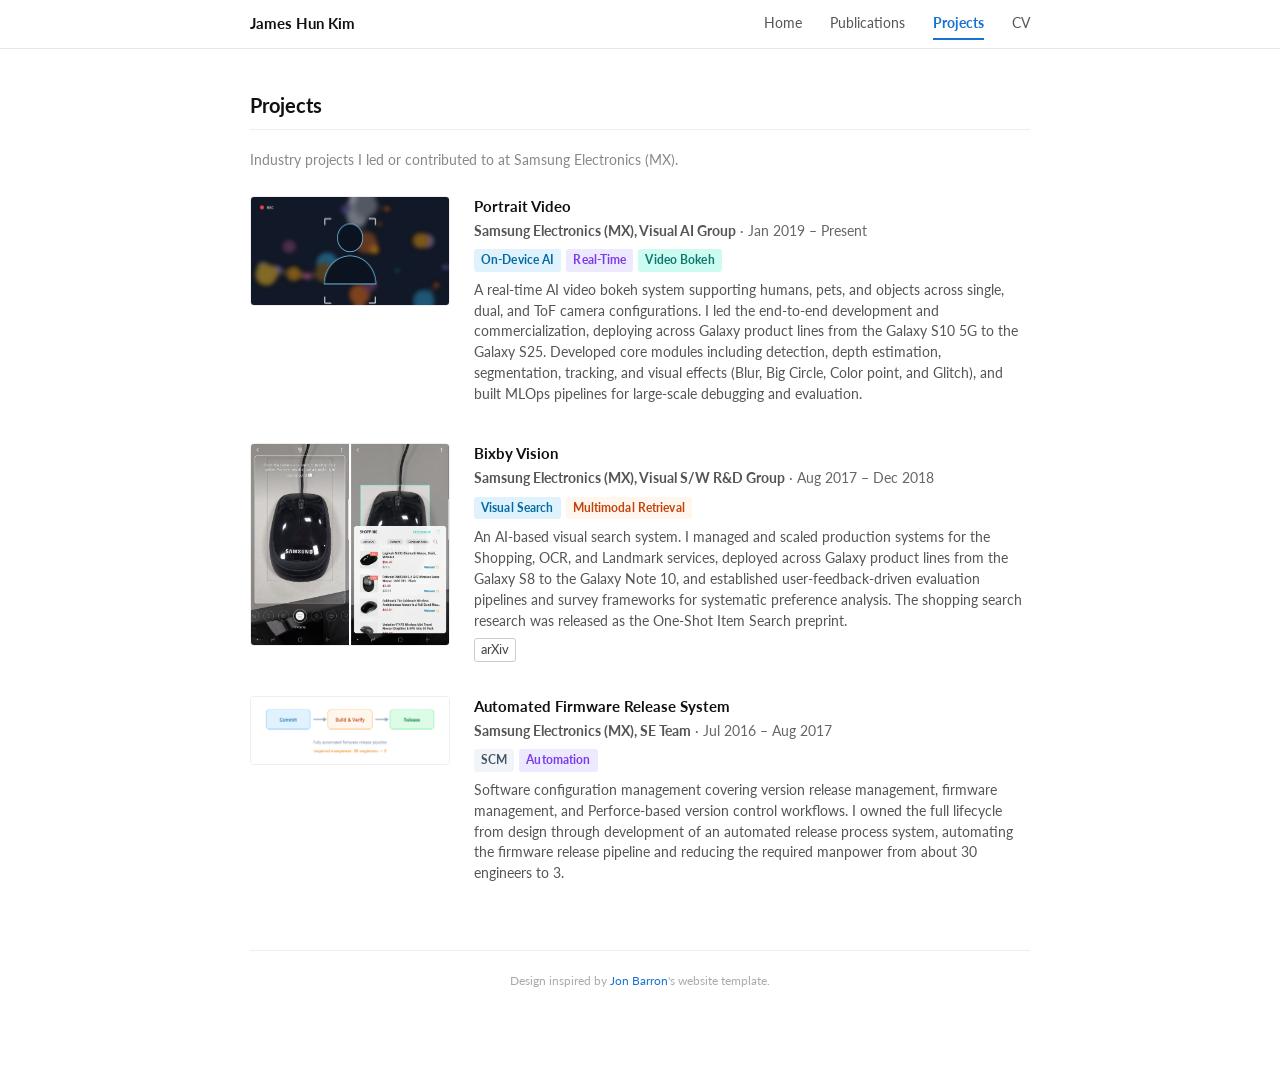
==== projects.html @ 418d67c1 "Add Publications and Projects pages Home keeps Selected Publications (2026 papers); full list moves " ====
<!DOCTYPE HTML>
<html lang="en">
<head>
  <meta http-equiv="Content-Type" content="text/html; charset=UTF-8">
  <title>Projects · James Hun Kim</title>
  <meta name="author" content="James Hun Kim">
  <meta name="viewport" content="width=device-width, initial-scale=1">
  <meta name="description" content="Industry projects of James Hun Kim (Junghun James Kim) at Samsung Electronics.">
  <link rel="stylesheet" type="text/css" href="stylesheet.css">
  <link href="https://fonts.googleapis.com/css2?family=Lato:wght@300;400;700&display=swap" rel="stylesheet">
</head>

<body>

<nav>
  <div class="nav-inner">
    <a href="/" class="nav-name">James Hun Kim</a>
    <a href="/">Home</a>
    <a href="/publications.html">Publications</a>
    <a href="/projects.html" class="active">Projects</a>
    <a href="files/CV_JamesHKim.pdf">CV</a>
  </div>
</nav>

<div id="main">

  <section>
    <h2>Projects</h2>
    <p style="font-size:13.5px;color:#888;margin-bottom:24px;">
      Industry projects I led or contributed to at Samsung Electronics (MX).
    </p>

    <div class="pub">
      <div class="pub-thumb">
        <img src="files/proj/portrait_video.png" alt="Portrait Video thumbnail">
      </div>
      <div class="pub-body">
        <p class="pub-title">Portrait Video</p>
        <p class="pub-venue">
          <span class="venue-name">Samsung Electronics (MX), Visual AI Group</span> · Jan 2019 – Present
        </p>
        <div class="pub-tags">
          <span class="tag tag-venue">On-Device AI</span>
          <span class="tag tag-opt">Real-Time</span>
          <span class="tag tag-dr">Video Bokeh</span>
        </div>
        <p class="pub-desc">
          A real-time AI video bokeh system supporting humans, pets, and objects across single, dual,
          and ToF camera configurations. I led the end-to-end development and commercialization,
          deploying across Galaxy product lines from the Galaxy S10 5G to the Galaxy S25.
          Developed core modules including detection, depth estimation, segmentation, tracking,
          and visual effects (Blur, Big Circle, Color point, and Glitch), and built MLOps pipelines
          for large-scale debugging and evaluation.
        </p>
      </div>
    </div>

    <div class="pub">
      <div class="pub-thumb">
        <img src="files/proj/bixby.png" alt="Bixby Vision shopping search screenshot">
      </div>
      <div class="pub-body">
        <p class="pub-title">Bixby Vision</p>
        <p class="pub-venue">
          <span class="venue-name">Samsung Electronics (MX), Visual S/W R&amp;D Group</span> · Aug 2017 – Dec 2018
        </p>
        <div class="pub-tags">
          <span class="tag tag-venue">Visual Search</span>
          <span class="tag tag-ci">Multimodal Retrieval</span>
        </div>
        <p class="pub-desc">
          An AI-based visual search system. I managed and scaled production systems for the Shopping,
          OCR, and Landmark services, deployed across Galaxy product lines from the Galaxy S8 to the
          Galaxy Note 10, and established user-feedback-driven evaluation pipelines and survey
          frameworks for systematic preference analysis. The shopping search research was released
          as the One-Shot Item Search preprint.
        </p>
        <div class="pub-links">
          <a href="https://arxiv.org/abs/1811.10969">arXiv</a>
        </div>
      </div>
    </div>

    <div class="pub">
      <div class="pub-thumb">
        <img src="files/proj/release.png" alt="Automated firmware release pipeline diagram">
      </div>
      <div class="pub-body">
        <p class="pub-title">Automated Firmware Release System</p>
        <p class="pub-venue">
          <span class="venue-name">Samsung Electronics (MX), SE Team</span> · Jul 2016 – Aug 2017
        </p>
        <div class="pub-tags">
          <span class="tag tag-journal">SCM</span>
          <span class="tag tag-opt">Automation</span>
        </div>
        <p class="pub-desc">
          Software configuration management covering version release management, firmware management,
          and Perforce-based version control workflows. I owned the full lifecycle from design through
          development of an automated release process system, automating the firmware release pipeline
          and reducing the required manpower from about 30 engineers to 3.
        </p>
      </div>
    </div>
  </section>

  <footer>
    Design inspired by <a href="https://jonbarron.info/">Jon Barron</a>'s website template.
  </footer>

</div>

</body>
</html>
---- stylesheet.css ----
* {
  margin: 0;
  padding: 0;
  box-sizing: border-box;
}

body {
  font-family: 'Lato', Verdana, Helvetica, sans-serif;
  font-size: 15px;
  background: #fff;
  color: #333;
  line-height: 1.6;
}

a {
  color: #1772d0;
  text-decoration: none;
}

a:hover, a:focus {
  color: #f09228;
  text-decoration: underline;
}

/* ---- Navigation ---- */
nav {
  background: #fff;
  border-bottom: 1px solid #e5e7eb;
  position: sticky;
  top: 0;
  z-index: 100;
}

.nav-inner {
  max-width: 820px;
  margin: 0 auto;
  padding: 0 20px;
  height: 48px;
  display: flex;
  align-items: center;
  gap: 28px;
}

.nav-name {
  font-weight: 700;
  color: #111;
  font-size: 15px;
  flex: 1;
  text-decoration: none;
}

.nav-name:hover { color: #1772d0; text-decoration: none; }

nav a {
  color: #555;
  font-size: 14px;
  text-decoration: none;
  padding: 4px 0;
  border-bottom: 2px solid transparent;
}

nav a:hover { color: #1772d0; text-decoration: none; border-bottom-color: #1772d0; }
nav a.active { color: #1772d0; font-weight: 700; border-bottom-color: #1772d0; }

/* ---- Main ---- */
#main {
  max-width: 820px;
  margin: 0 auto;
  padding: 40px 20px 80px;
}

/* ---- Profile ---- */
#profile {
  display: flex;
  align-items: flex-start;
  gap: 40px;
  margin-bottom: 48px;
}

#profile-text {
  flex: 1;
}

.name {
  font-size: 30px;
  font-weight: 400;
  margin-bottom: 16px;
  color: #111;
}

#profile-text p {
  margin-bottom: 12px;
}

#profile-links {
  margin-top: 16px;
  font-size: 14.5px;
}

#profile-links a {
  margin-right: 4px;
}

#profile-photo {
  flex-shrink: 0;
  width: 180px;
}

#profile-photo img {
  width: 180px;
  height: 180px;
  border-radius: 50%;
  object-fit: cover;
  object-position: top center;
  display: block;
}

/* ---- Sections ---- */
section {
  margin-bottom: 48px;
}

section h2 {
  font-size: 20px;
  font-weight: 700;
  color: #111;
  border-bottom: 1px solid #eee;
  padding-bottom: 8px;
  margin-bottom: 20px;
}

/* ---- News ---- */
#news-list {
  list-style: none;
  padding: 0;
}

#news-list li {
  display: flex;
  gap: 16px;
  margin-bottom: 10px;
  font-size: 14.5px;
}

.news-date {
  flex-shrink: 0;
  width: 90px;
  color: #888;
  font-weight: 600;
  font-size: 13px;
  padding-top: 1px;
}

#news-extra { display: none; }

#show-more-btn {
  background: none;
  border: none;
  color: #1772d0;
  cursor: pointer;
  font-size: 13.5px;
  padding: 6px 0;
  margin-top: 4px;
}

#show-more-btn:hover { color: #f09228; }

/* ---- Publications ---- */
.pub {
  display: flex;
  gap: 24px;
  margin-bottom: 32px;
  align-items: flex-start;
}

.pub-thumb {
  flex-shrink: 0;
  width: 200px;
}

.pub-thumb img {
  width: 100%;
  height: auto;
  display: block;
  border-radius: 4px;
  border: 1px solid #eee;
}

.pub-thumb .no-thumb {
  width: 200px;
  height: 110px;
  background: #f5f5f5;
  border-radius: 4px;
  border: 1px solid #eee;
  display: flex;
  align-items: center;
  justify-content: center;
  font-size: 11px;
  color: #bbb;
}

.pub-body { flex: 1; }

.pub-title {
  font-size: 15px;
  font-weight: 700;
  color: #111;
  margin-bottom: 4px;
  line-height: 1.4;
}

.pub-title a { color: #111; }
.pub-title a:hover { color: #1772d0; text-decoration: none; }

.pub-authors {
  font-size: 14px;
  margin-bottom: 3px;
  color: #555;
}

.pub-authors strong { color: #111; }

.pub-venue {
  font-size: 13.5px;
  color: #666;
  margin-bottom: 7px;
}

.pub-venue .venue-name {
  font-weight: 700;
  color: #555;
}

.pub-desc {
  font-size: 13.5px;
  color: #555;
  line-height: 1.55;
  margin-bottom: 6px;
}

.pub-links { font-size: 13px; }

.pub-links a {
  display: inline-block;
  margin-right: 6px;
  margin-bottom: 2px;
  padding: 1px 6px;
  border: 1px solid #ccc;
  border-radius: 3px;
  color: #444;
  font-size: 12.5px;
}

.pub-links a:hover {
  background: #f09228;
  border-color: #f09228;
  color: #fff;
  text-decoration: none;
}

.pub-year-heading {
  font-size: 17px;
  font-weight: 700;
  color: #888;
  margin-bottom: 20px;
  margin-top: 8px;
}

/* ---- Tags ---- */
.pub-tags {
  display: flex;
  flex-wrap: wrap;
  gap: 5px;
  margin-bottom: 8px;
  margin-top: 6px;
}

.tag {
  display: inline-block;
  padding: 2px 7px;
  border-radius: 3px;
  font-size: 11.5px;
  font-weight: 700;
  letter-spacing: 0.01em;
  line-height: 1.6;
}

/* Venue */
.tag-venue     { background: #e0f2fe; color: #0369a1; }

/* Highlight / award */
.tag-highlight { background: #fef9c3; color: #a16207; }

/* Author role */
.tag-author    { background: #dcfce7; color: #15803d; }

/* Journal / preprint */
.tag-journal   { background: #f1f5f9; color: #475569; }

/* Research area */
.tag-genmodel  { background: #fce7f3; color: #be185d; }   /* Generative / VLM  - rose   */
.tag-ci        { background: #fff7ed; color: #c2410c; }   /* Retrieval / CI    - orange */
.tag-dr        { background: #ccfbf1; color: #0f766e; }   /* Diff. Rendering   - teal   */
.tag-opt       { background: #ede9fe; color: #7c3aed; }   /* Optimization      - violet */

/* ---- Item lists (experience / patents / education) ---- */
.item-list {
  list-style: none;
  padding: 0;
}

.item-list li {
  margin-bottom: 20px;
  padding-bottom: 20px;
  border-bottom: 1px solid #f0f0f0;
}

.item-list li:last-child { border-bottom: none; }

.item-title {
  font-size: 14.5px;
  font-weight: 700;
  color: #111;
  margin-bottom: 2px;
  line-height: 1.4;
}

.item-meta {
  font-size: 13.5px;
  color: #555;
  margin-bottom: 2px;
}

.item-venue {
  font-size: 13px;
  color: #777;
}

/* ---- Footer ---- */
footer {
  text-align: center;
  font-size: 12px;
  color: #aaa;
  margin-top: 60px;
  border-top: 1px solid #eee;
  padding-top: 20px;
}

/* ---- Responsive ---- */
@media (max-width: 600px) {
  .nav-inner { gap: 16px; }
  .nav-name { font-size: 13px; }
  nav a { font-size: 13px; }

  #profile {
    flex-direction: column-reverse;
    align-items: center;
  }
  #profile-photo img {
    width: 140px;
    height: 140px;
  }
  .pub {
    flex-direction: column;
  }
  .pub-thumb { width: 100%; }
  .pub-thumb img { width: 100%; height: auto; }
  .pub-thumb .no-thumb { width: 100%; height: 120px; }
}
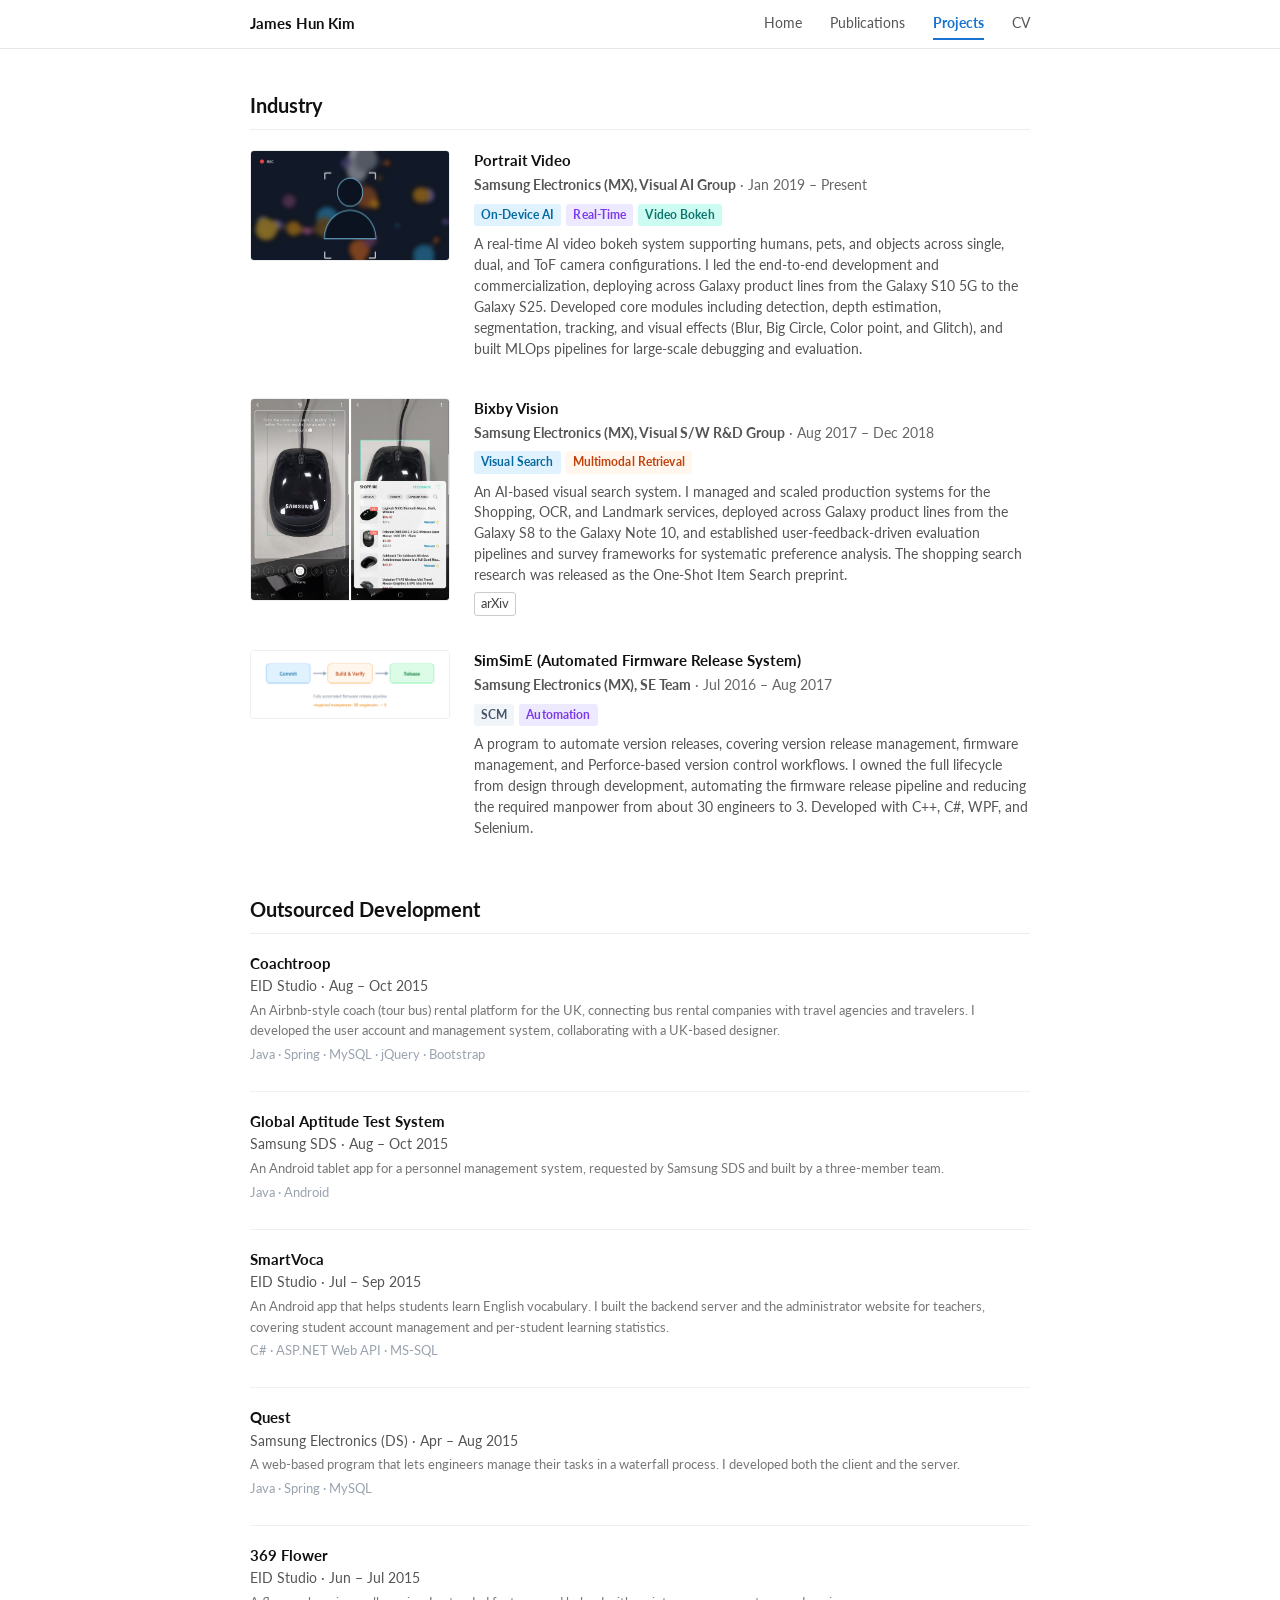
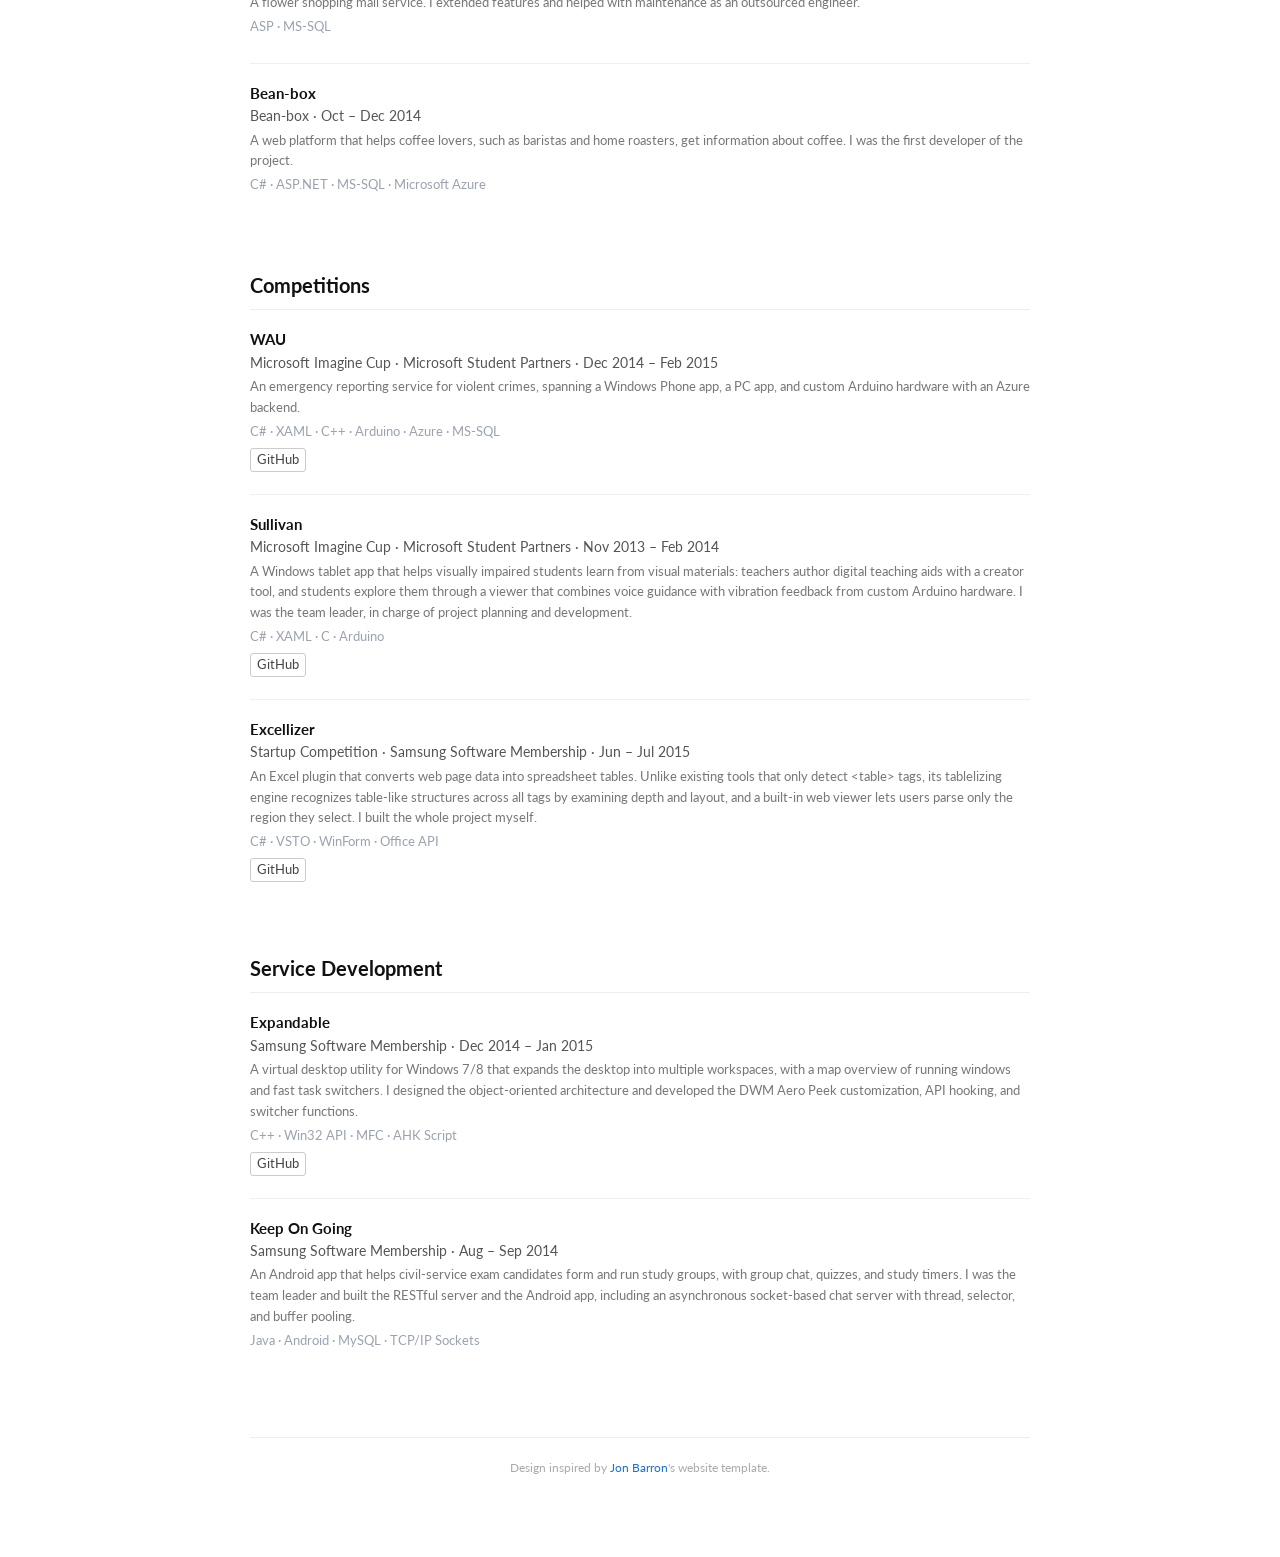
==== commit 77baa77c: "Expand Projects page: LinkedIn projects, categories, Portrait Video clip Rename firmware release pro" ====
--- a/projects.html
+++ b/projects.html
@@ -5,7 +5,7 @@
   <title>Projects · James Hun Kim</title>
   <meta name="author" content="James Hun Kim">
   <meta name="viewport" content="width=device-width, initial-scale=1">
-  <meta name="description" content="Industry projects of James Hun Kim (Junghun James Kim) at Samsung Electronics.">
+  <meta name="description" content="Industry, outsourced, competition, and service development projects of James Hun Kim (Junghun James Kim).">
   <link rel="stylesheet" type="text/css" href="stylesheet.css">
   <link href="https://fonts.googleapis.com/css2?family=Lato:wght@300;400;700&display=swap" rel="stylesheet">
 </head>
@@ -24,15 +24,13 @@
 
 <div id="main">
 
-  <section>
-    <h2>Projects</h2>
-    <p style="font-size:13.5px;color:#888;margin-bottom:24px;">
-      Industry projects I led or contributed to at Samsung Electronics (MX).
-    </p>
+  <!-- Industry -->
+  <section>
+    <h2>Industry</h2>
 
     <div class="pub">
       <div class="pub-thumb">
-        <img src="files/proj/portrait_video.png" alt="Portrait Video thumbnail">
+        <video src="files/proj/portraitvideo.mp4" poster="files/proj/portrait_video.png" autoplay muted loop playsinline></video>
       </div>
       <div class="pub-body">
         <p class="pub-title">Portrait Video</p>
@@ -83,10 +81,10 @@
 
     <div class="pub">
       <div class="pub-thumb">
-        <img src="files/proj/release.png" alt="Automated firmware release pipeline diagram">
+        <img src="files/proj/release.png" alt="SimSimE automated firmware release pipeline diagram">
       </div>
       <div class="pub-body">
-        <p class="pub-title">Automated Firmware Release System</p>
+        <p class="pub-title">SimSimE (Automated Firmware Release System)</p>
         <p class="pub-venue">
           <span class="venue-name">Samsung Electronics (MX), SE Team</span> · Jul 2016 – Aug 2017
         </p>
@@ -95,13 +93,155 @@
           <span class="tag tag-opt">Automation</span>
         </div>
         <p class="pub-desc">
-          Software configuration management covering version release management, firmware management,
-          and Perforce-based version control workflows. I owned the full lifecycle from design through
-          development of an automated release process system, automating the firmware release pipeline
-          and reducing the required manpower from about 30 engineers to 3.
+          A program to automate version releases, covering version release management, firmware
+          management, and Perforce-based version control workflows. I owned the full lifecycle from
+          design through development, automating the firmware release pipeline and reducing the
+          required manpower from about 30 engineers to 3. Developed with C++, C#, WPF, and Selenium.
         </p>
       </div>
     </div>
+  </section>
+
+  <!-- Outsourced Development -->
+  <section>
+    <h2>Outsourced Development</h2>
+    <ul class="item-list">
+      <li>
+        <p class="item-title">Coachtroop</p>
+        <p class="item-meta">EID Studio · Aug – Oct 2015</p>
+        <p class="item-venue">
+          An Airbnb-style coach (tour bus) rental platform for the UK, connecting bus rental companies
+          with travel agencies and travelers. I developed the user account and management system,
+          collaborating with a UK-based designer.
+        </p>
+        <p class="item-stack">Java · Spring · MySQL · jQuery · Bootstrap</p>
+      </li>
+      <li>
+        <p class="item-title">Global Aptitude Test System</p>
+        <p class="item-meta">Samsung SDS · Aug – Oct 2015</p>
+        <p class="item-venue">
+          An Android tablet app for a personnel management system, requested by Samsung SDS and
+          built by a three-member team.
+        </p>
+        <p class="item-stack">Java · Android</p>
+      </li>
+      <li>
+        <p class="item-title">SmartVoca</p>
+        <p class="item-meta">EID Studio · Jul – Sep 2015</p>
+        <p class="item-venue">
+          An Android app that helps students learn English vocabulary. I built the backend server and
+          the administrator website for teachers, covering student account management and per-student
+          learning statistics.
+        </p>
+        <p class="item-stack">C# · ASP.NET Web API · MS-SQL</p>
+      </li>
+      <li>
+        <p class="item-title">Quest</p>
+        <p class="item-meta">Samsung Electronics (DS) · Apr – Aug 2015</p>
+        <p class="item-venue">
+          A web-based program that lets engineers manage their tasks in a waterfall process.
+          I developed both the client and the server.
+        </p>
+        <p class="item-stack">Java · Spring · MySQL</p>
+      </li>
+      <li>
+        <p class="item-title">369 Flower</p>
+        <p class="item-meta">EID Studio · Jun – Jul 2015</p>
+        <p class="item-venue">
+          A flower shopping mall service. I extended features and helped with maintenance as an
+          outsourced engineer.
+        </p>
+        <p class="item-stack">ASP · MS-SQL</p>
+      </li>
+      <li>
+        <p class="item-title">Bean-box</p>
+        <p class="item-meta">Bean-box · Oct – Dec 2014</p>
+        <p class="item-venue">
+          A web platform that helps coffee lovers, such as baristas and home roasters, get information
+          about coffee. I was the first developer of the project.
+        </p>
+        <p class="item-stack">C# · ASP.NET · MS-SQL · Microsoft Azure</p>
+      </li>
+    </ul>
+  </section>
+
+  <!-- Competitions -->
+  <section>
+    <h2>Competitions</h2>
+    <ul class="item-list">
+      <li>
+        <p class="item-title">WAU</p>
+        <p class="item-meta">Microsoft Imagine Cup · Microsoft Student Partners · Dec 2014 – Feb 2015</p>
+        <p class="item-venue">
+          An emergency reporting service for violent crimes, spanning a Windows Phone app, a PC app,
+          and custom Arduino hardware with an Azure backend.
+        </p>
+        <p class="item-stack">C# · XAML · C++ · Arduino · Azure · MS-SQL</p>
+        <div class="pub-links">
+          <a href="https://github.com/jongheean11/WAU">GitHub</a>
+        </div>
+      </li>
+      <li>
+        <p class="item-title">Sullivan</p>
+        <p class="item-meta">Microsoft Imagine Cup · Microsoft Student Partners · Nov 2013 – Feb 2014</p>
+        <p class="item-venue">
+          A Windows tablet app that helps visually impaired students learn from visual materials:
+          teachers author digital teaching aids with a creator tool, and students explore them through
+          a viewer that combines voice guidance with vibration feedback from custom Arduino hardware.
+          I was the team leader, in charge of project planning and development.
+        </p>
+        <p class="item-stack">C# · XAML · C · Arduino</p>
+        <div class="pub-links">
+          <a href="https://github.com/jongheean11/Sullivan">GitHub</a>
+        </div>
+      </li>
+      <li>
+        <p class="item-title">Excellizer</p>
+        <p class="item-meta">Startup Competition · Samsung Software Membership · Jun – Jul 2015</p>
+        <p class="item-venue">
+          An Excel plugin that converts web page data into spreadsheet tables. Unlike existing tools
+          that only detect &lt;table&gt; tags, its tablelizing engine recognizes table-like structures
+          across all tags by examining depth and layout, and a built-in web viewer lets users parse
+          only the region they select. I built the whole project myself.
+        </p>
+        <p class="item-stack">C# · VSTO · WinForm · Office API</p>
+        <div class="pub-links">
+          <a href="https://github.com/jongheean11/Excellizer">GitHub</a>
+        </div>
+      </li>
+    </ul>
+  </section>
+
+  <!-- Service Development -->
+  <section>
+    <h2>Service Development</h2>
+    <ul class="item-list">
+      <li>
+        <p class="item-title">Expandable</p>
+        <p class="item-meta">Samsung Software Membership · Dec 2014 – Jan 2015</p>
+        <p class="item-venue">
+          A virtual desktop utility for Windows 7/8 that expands the desktop into multiple workspaces,
+          with a map overview of running windows and fast task switchers. I designed the
+          object-oriented architecture and developed the DWM Aero Peek customization, API hooking,
+          and switcher functions.
+        </p>
+        <p class="item-stack">C++ · Win32 API · MFC · AHK Script</p>
+        <div class="pub-links">
+          <a href="https://github.com/jongheean11/Expandable">GitHub</a>
+        </div>
+      </li>
+      <li>
+        <p class="item-title">Keep On Going</p>
+        <p class="item-meta">Samsung Software Membership · Aug – Sep 2014</p>
+        <p class="item-venue">
+          An Android app that helps civil-service exam candidates form and run study groups, with
+          group chat, quizzes, and study timers. I was the team leader and built the RESTful server
+          and the Android app, including an asynchronous socket-based chat server with thread,
+          selector, and buffer pooling.
+        </p>
+        <p class="item-stack">Java · Android · MySQL · TCP/IP Sockets</p>
+      </li>
+    </ul>
   </section>
 
   <footer>
--- a/stylesheet.css
+++ b/stylesheet.css
@@ -178,7 +178,8 @@
   width: 200px;
 }
 
-.pub-thumb img {
+.pub-thumb img,
+.pub-thumb video {
   width: 100%;
   height: auto;
   display: block;
@@ -334,6 +335,13 @@
 .item-venue {
   font-size: 13px;
   color: #777;
+}
+
+.item-stack {
+  font-size: 12.5px;
+  color: #9aa3af;
+  margin-top: 4px;
+  margin-bottom: 6px;
 }
 
 /* ---- Footer ---- */
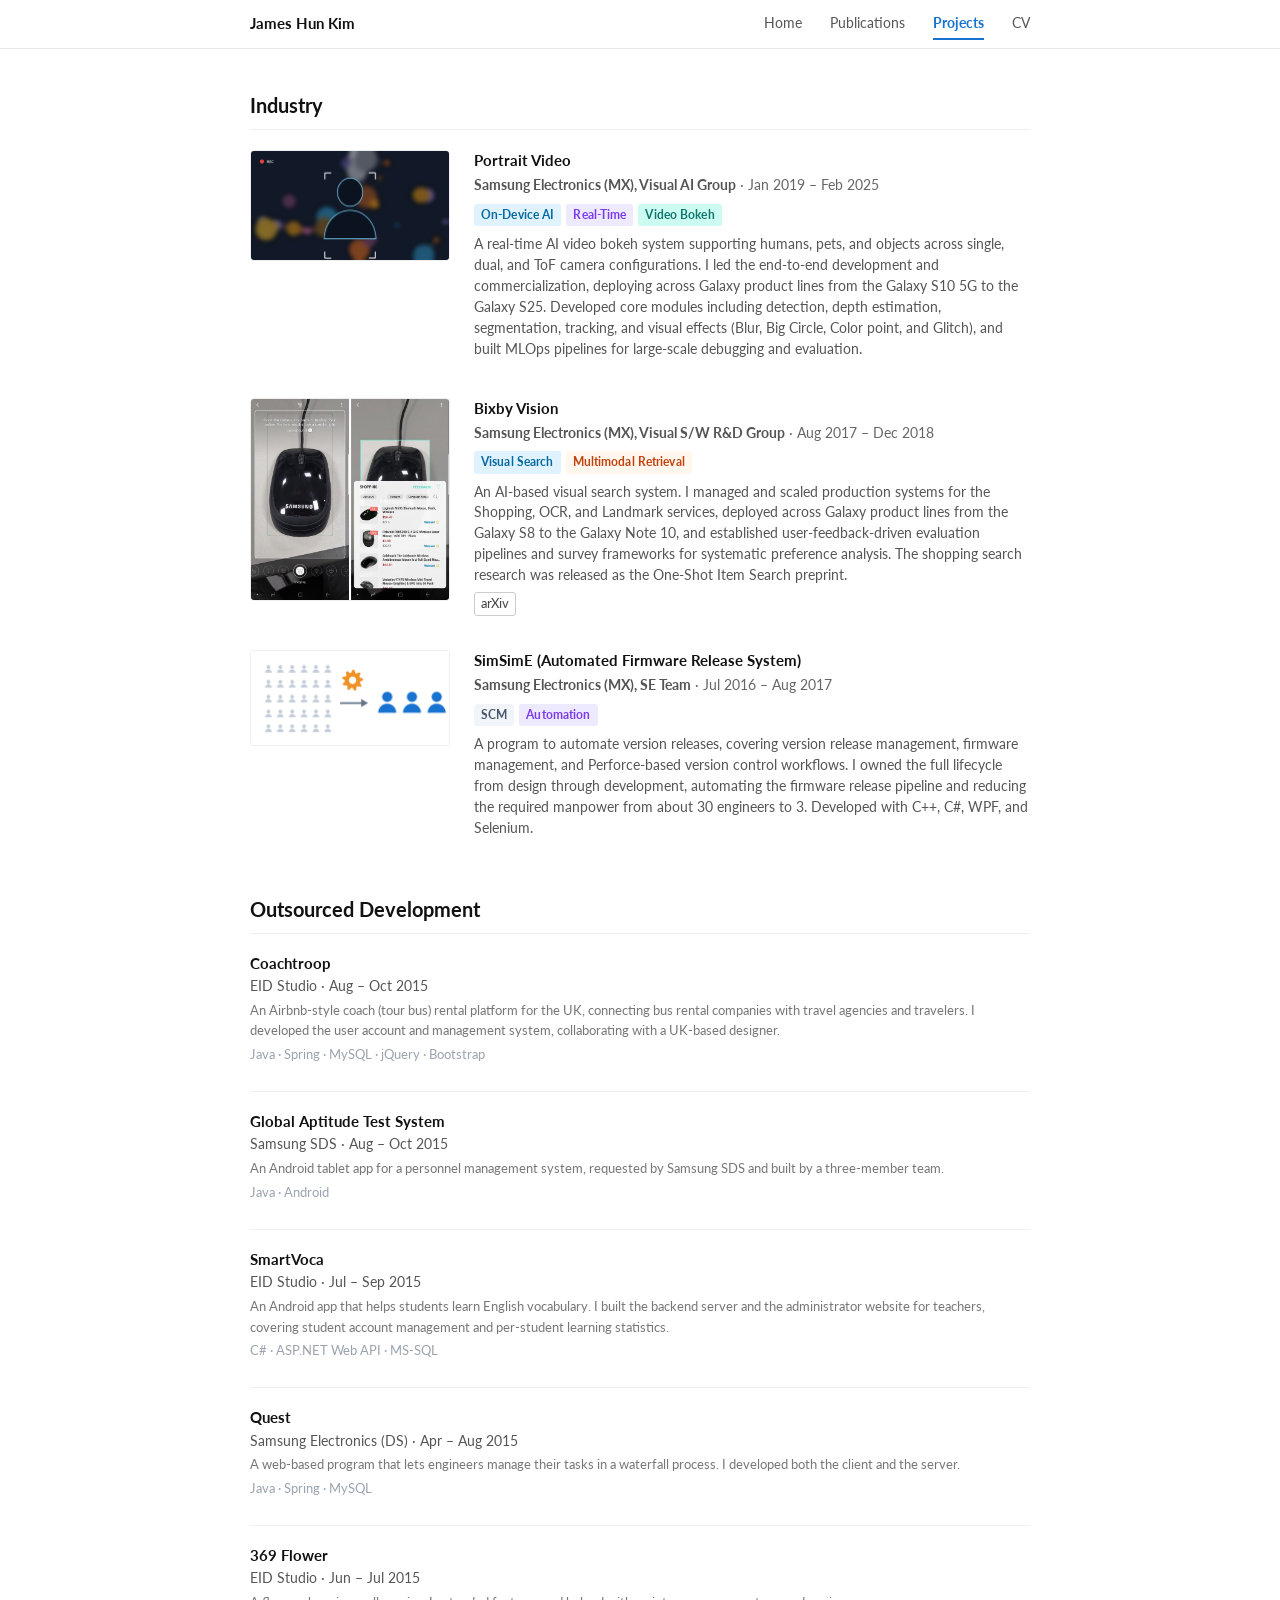
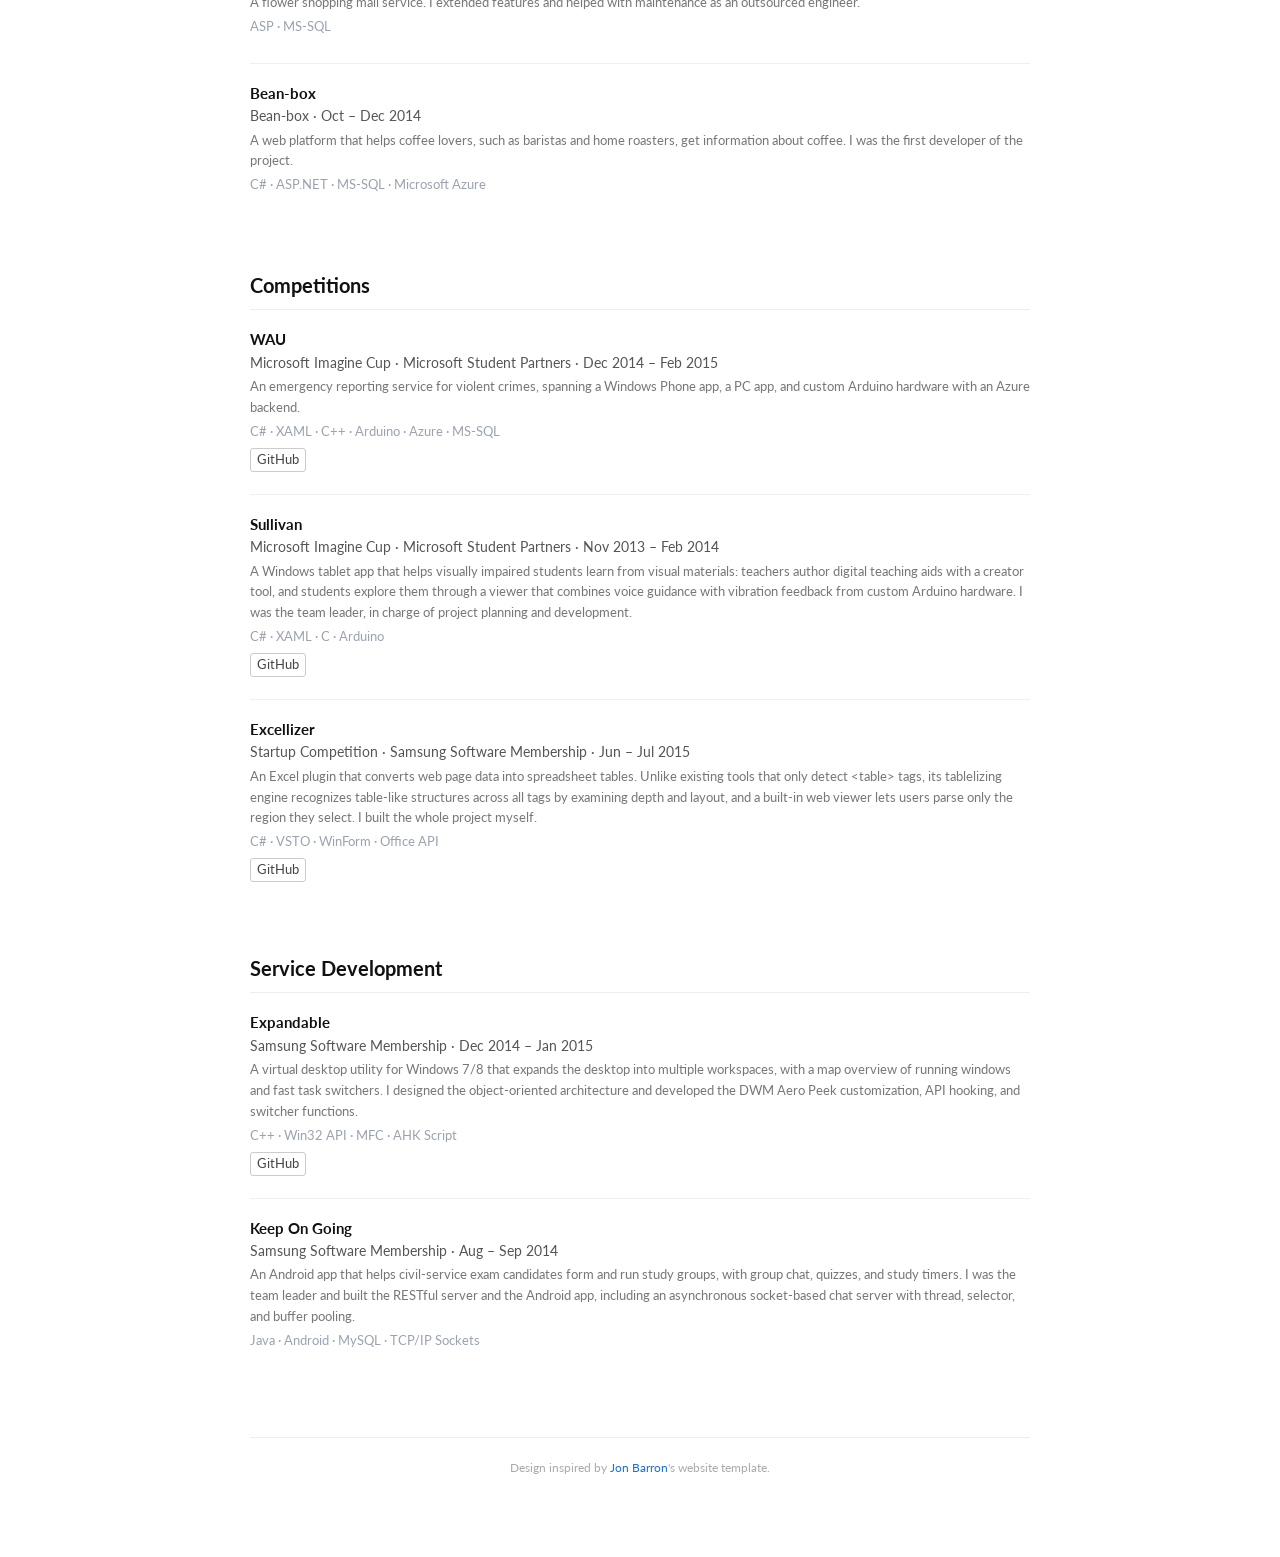
==== commit 191111e4: "Redesign SimSimE thumbnail for small size; Portrait Video ends Feb 2025 Co-Authored-By: Claude Fable" ====
--- a/projects.html
+++ b/projects.html
@@ -35,7 +35,7 @@
       <div class="pub-body">
         <p class="pub-title">Portrait Video</p>
         <p class="pub-venue">
-          <span class="venue-name">Samsung Electronics (MX), Visual AI Group</span> · Jan 2019 – Present
+          <span class="venue-name">Samsung Electronics (MX), Visual AI Group</span> · Jan 2019 – Feb 2025
         </p>
         <div class="pub-tags">
           <span class="tag tag-venue">On-Device AI</span>
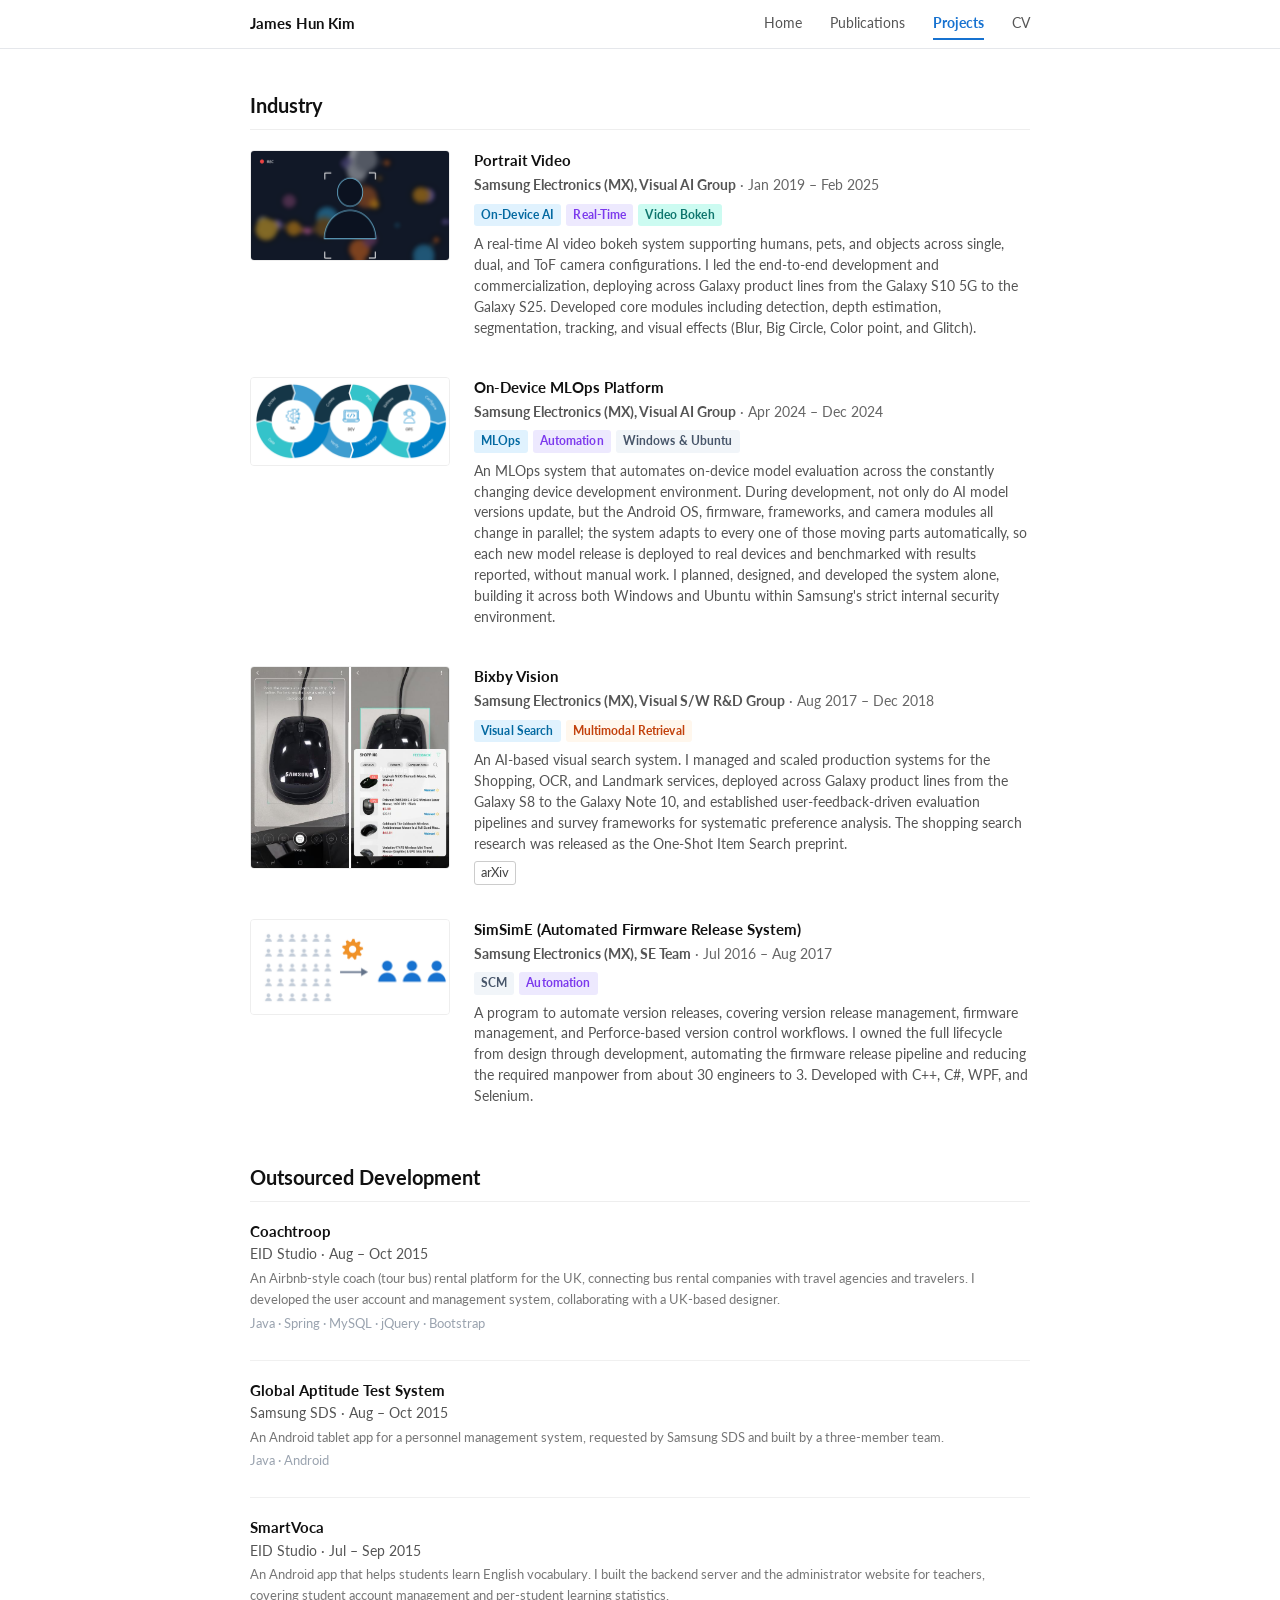
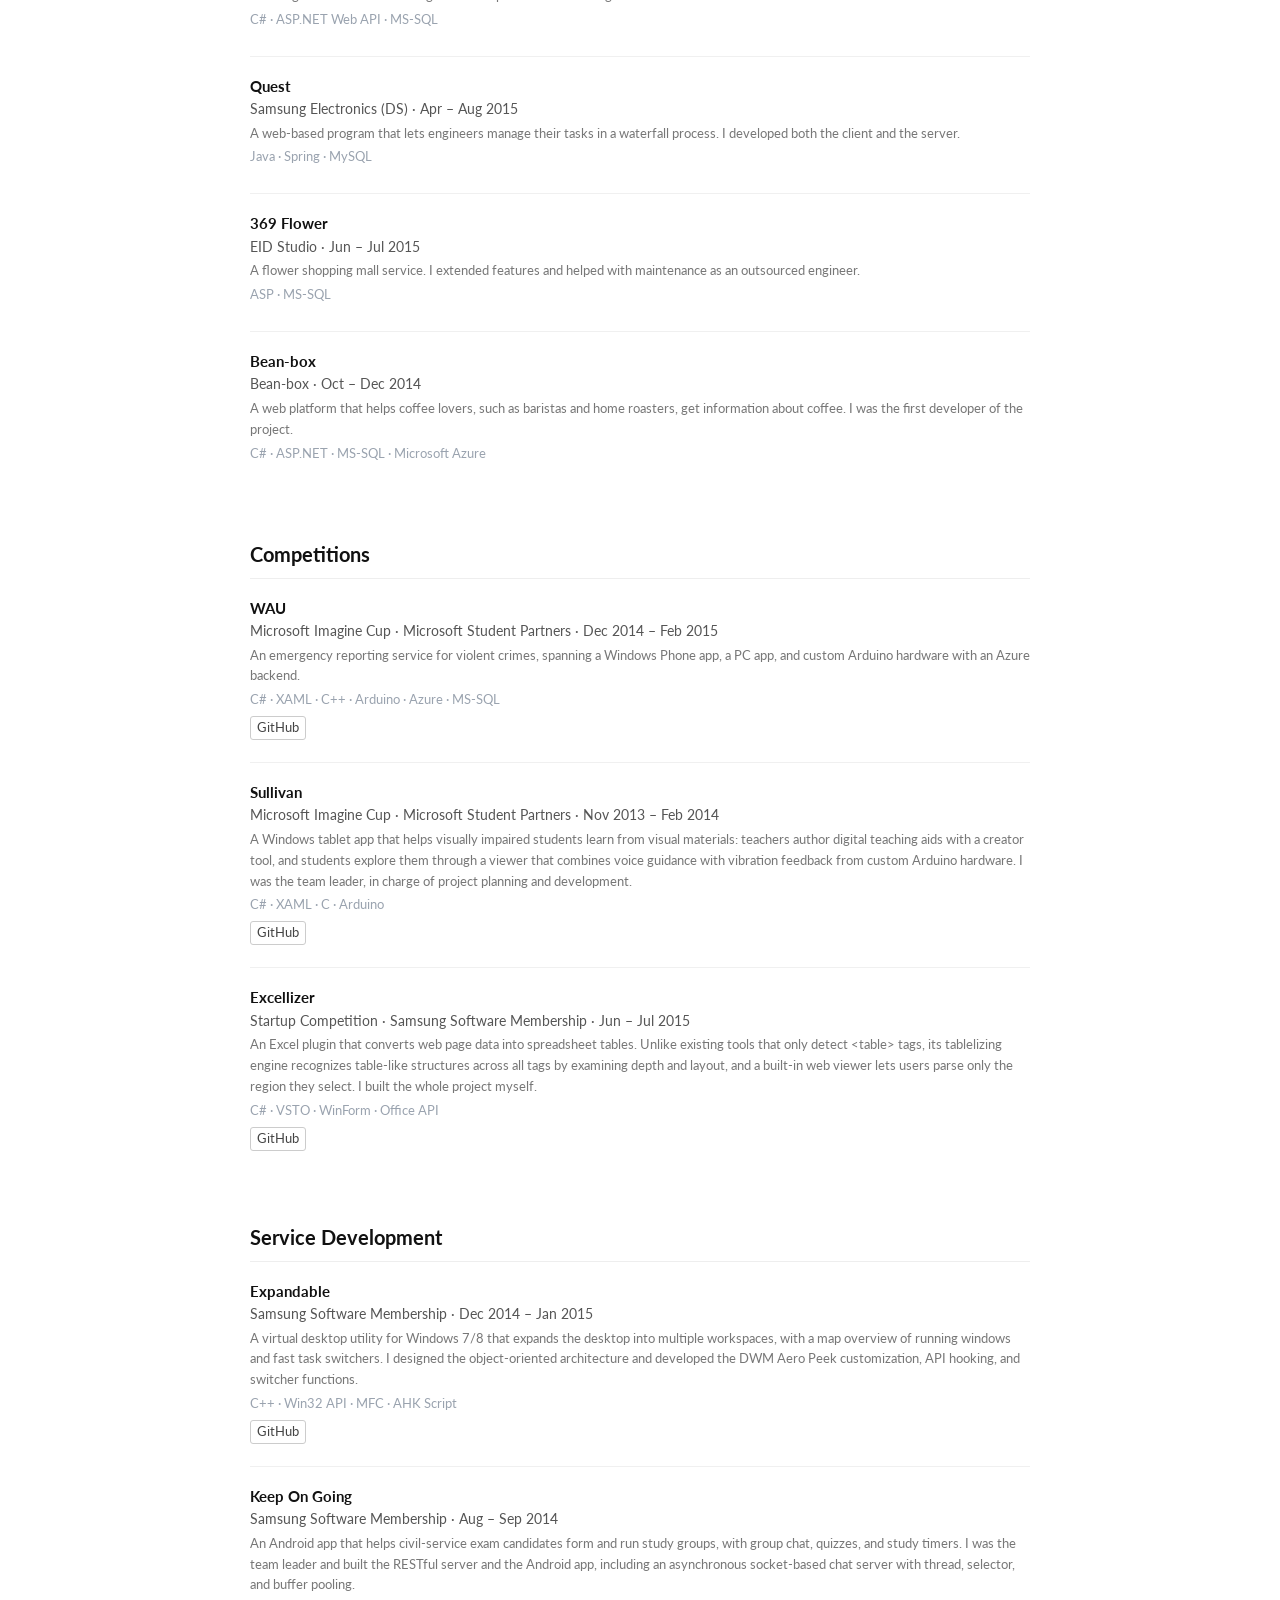
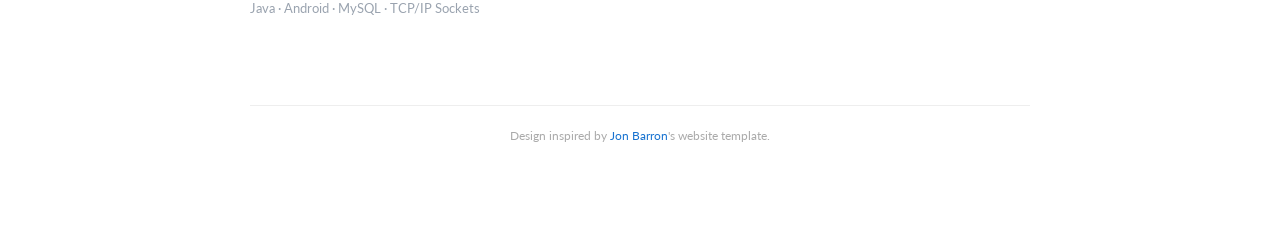
==== commit d517c435: "Add On-Device MLOps Platform project Co-Authored-By: Claude Fable 5 <noreply@anthropic.com>" ====
--- a/projects.html
+++ b/projects.html
@@ -47,8 +47,33 @@
           and ToF camera configurations. I led the end-to-end development and commercialization,
           deploying across Galaxy product lines from the Galaxy S10 5G to the Galaxy S25.
           Developed core modules including detection, depth estimation, segmentation, tracking,
-          and visual effects (Blur, Big Circle, Color point, and Glitch), and built MLOps pipelines
-          for large-scale debugging and evaluation.
+          and visual effects (Blur, Big Circle, Color point, and Glitch).
+        </p>
+      </div>
+    </div>
+
+    <div class="pub">
+      <div class="pub-thumb">
+        <img src="files/proj/mlops.png" alt="MLOps ML/DEV/OPS loop diagram">
+      </div>
+      <div class="pub-body">
+        <p class="pub-title">On-Device MLOps Platform</p>
+        <p class="pub-venue">
+          <span class="venue-name">Samsung Electronics (MX), Visual AI Group</span> · Apr 2024 – Dec 2024
+        </p>
+        <div class="pub-tags">
+          <span class="tag tag-venue">MLOps</span>
+          <span class="tag tag-opt">Automation</span>
+          <span class="tag tag-journal">Windows &amp; Ubuntu</span>
+        </div>
+        <p class="pub-desc">
+          An MLOps system that automates on-device model evaluation across the constantly changing
+          device development environment. During development, not only do AI model versions update,
+          but the Android OS, firmware, frameworks, and camera modules all change in parallel; the
+          system adapts to every one of those moving parts automatically, so each new model release
+          is deployed to real devices and benchmarked with results reported, without manual work.
+          I planned, designed, and developed the system alone, building it across both Windows and
+          Ubuntu within Samsung's strict internal security environment.
         </p>
       </div>
     </div>
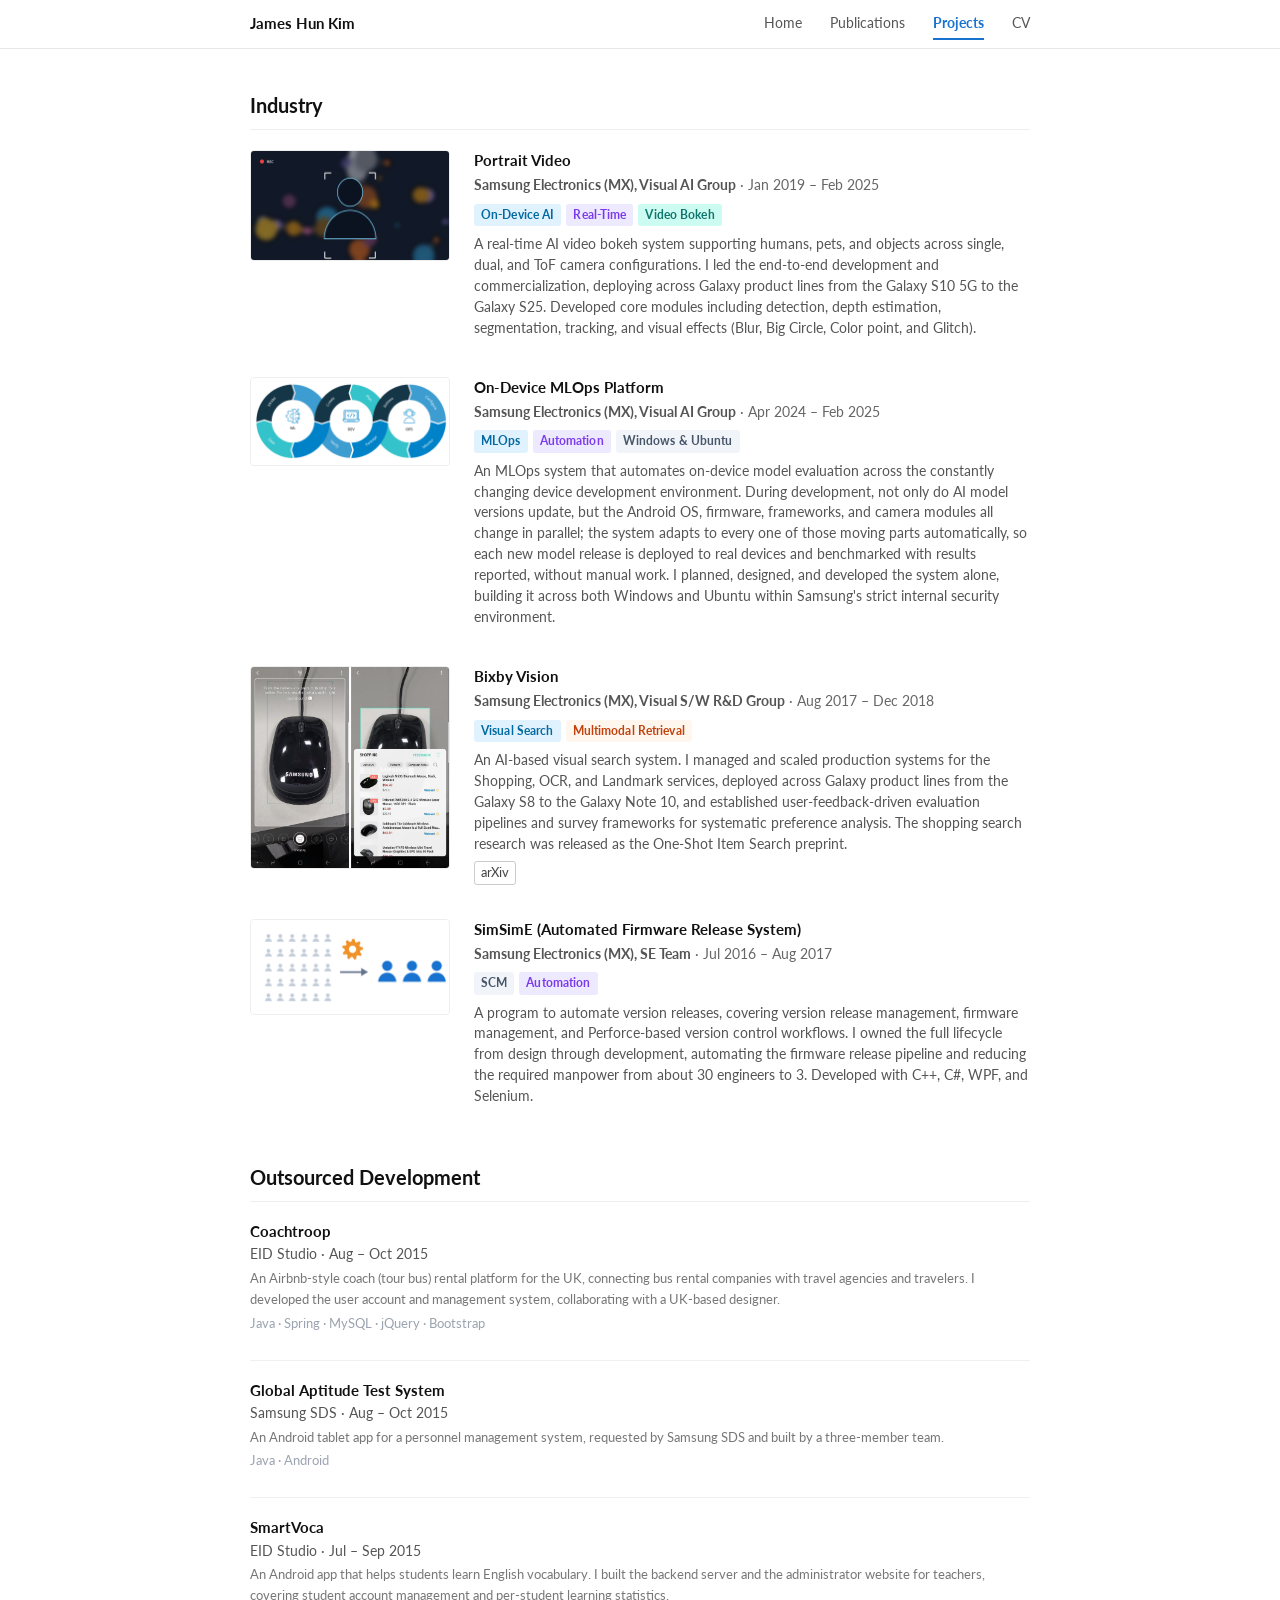
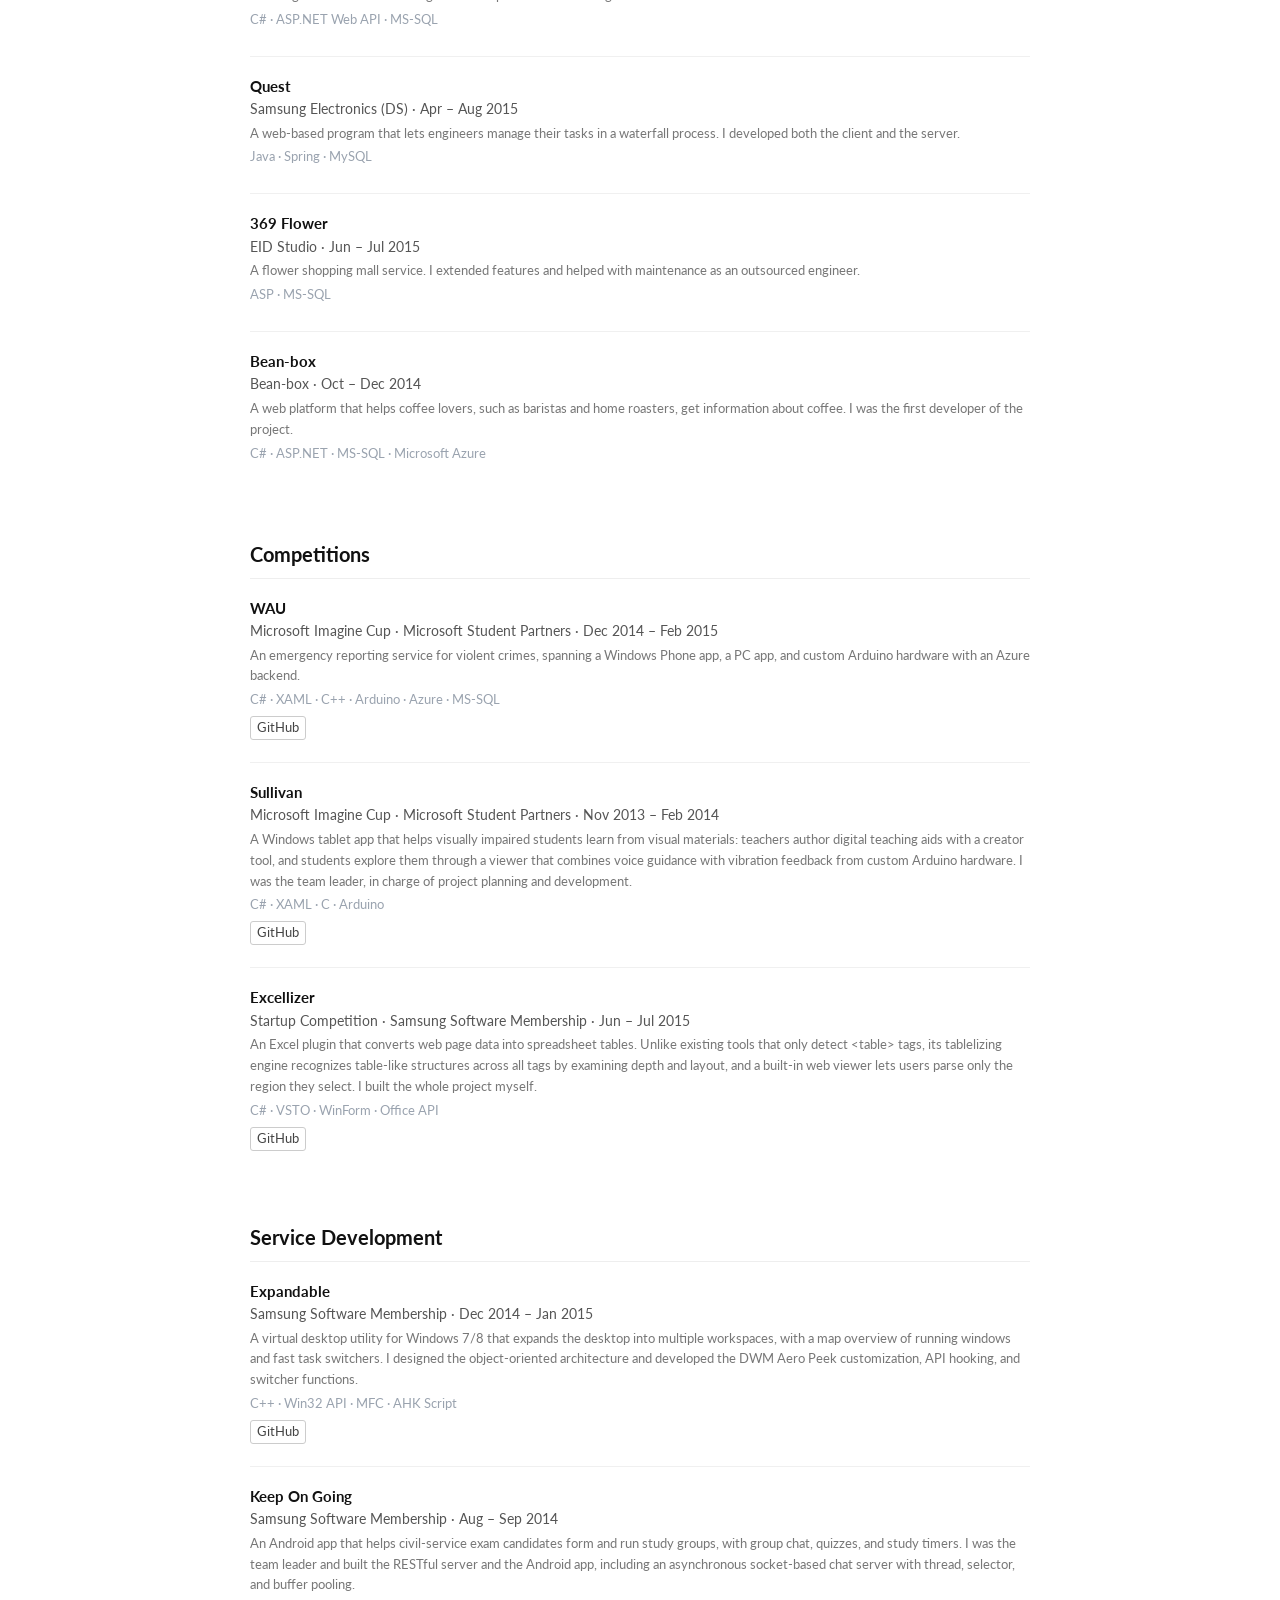
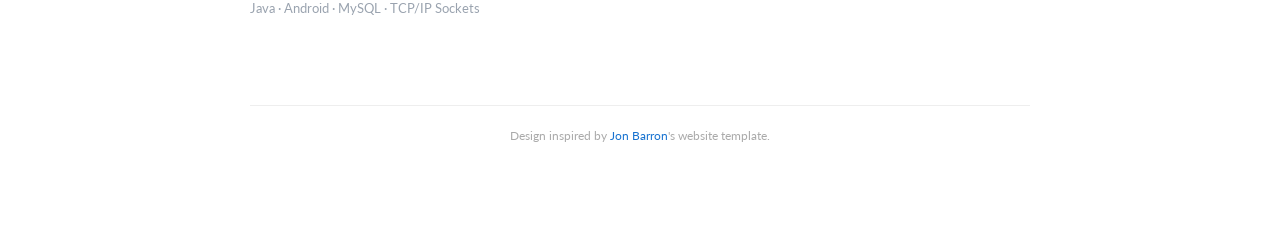
==== commit 570a67bb: "MLOps project period ends Feb 2025 Co-Authored-By: Claude Fable 5 <noreply@anthropic.com>" ====
--- a/projects.html
+++ b/projects.html
@@ -59,7 +59,7 @@
       <div class="pub-body">
         <p class="pub-title">On-Device MLOps Platform</p>
         <p class="pub-venue">
-          <span class="venue-name">Samsung Electronics (MX), Visual AI Group</span> · Apr 2024 – Dec 2024
+          <span class="venue-name">Samsung Electronics (MX), Visual AI Group</span> · Apr 2024 – Feb 2025
         </p>
         <div class="pub-tags">
           <span class="tag tag-venue">MLOps</span>
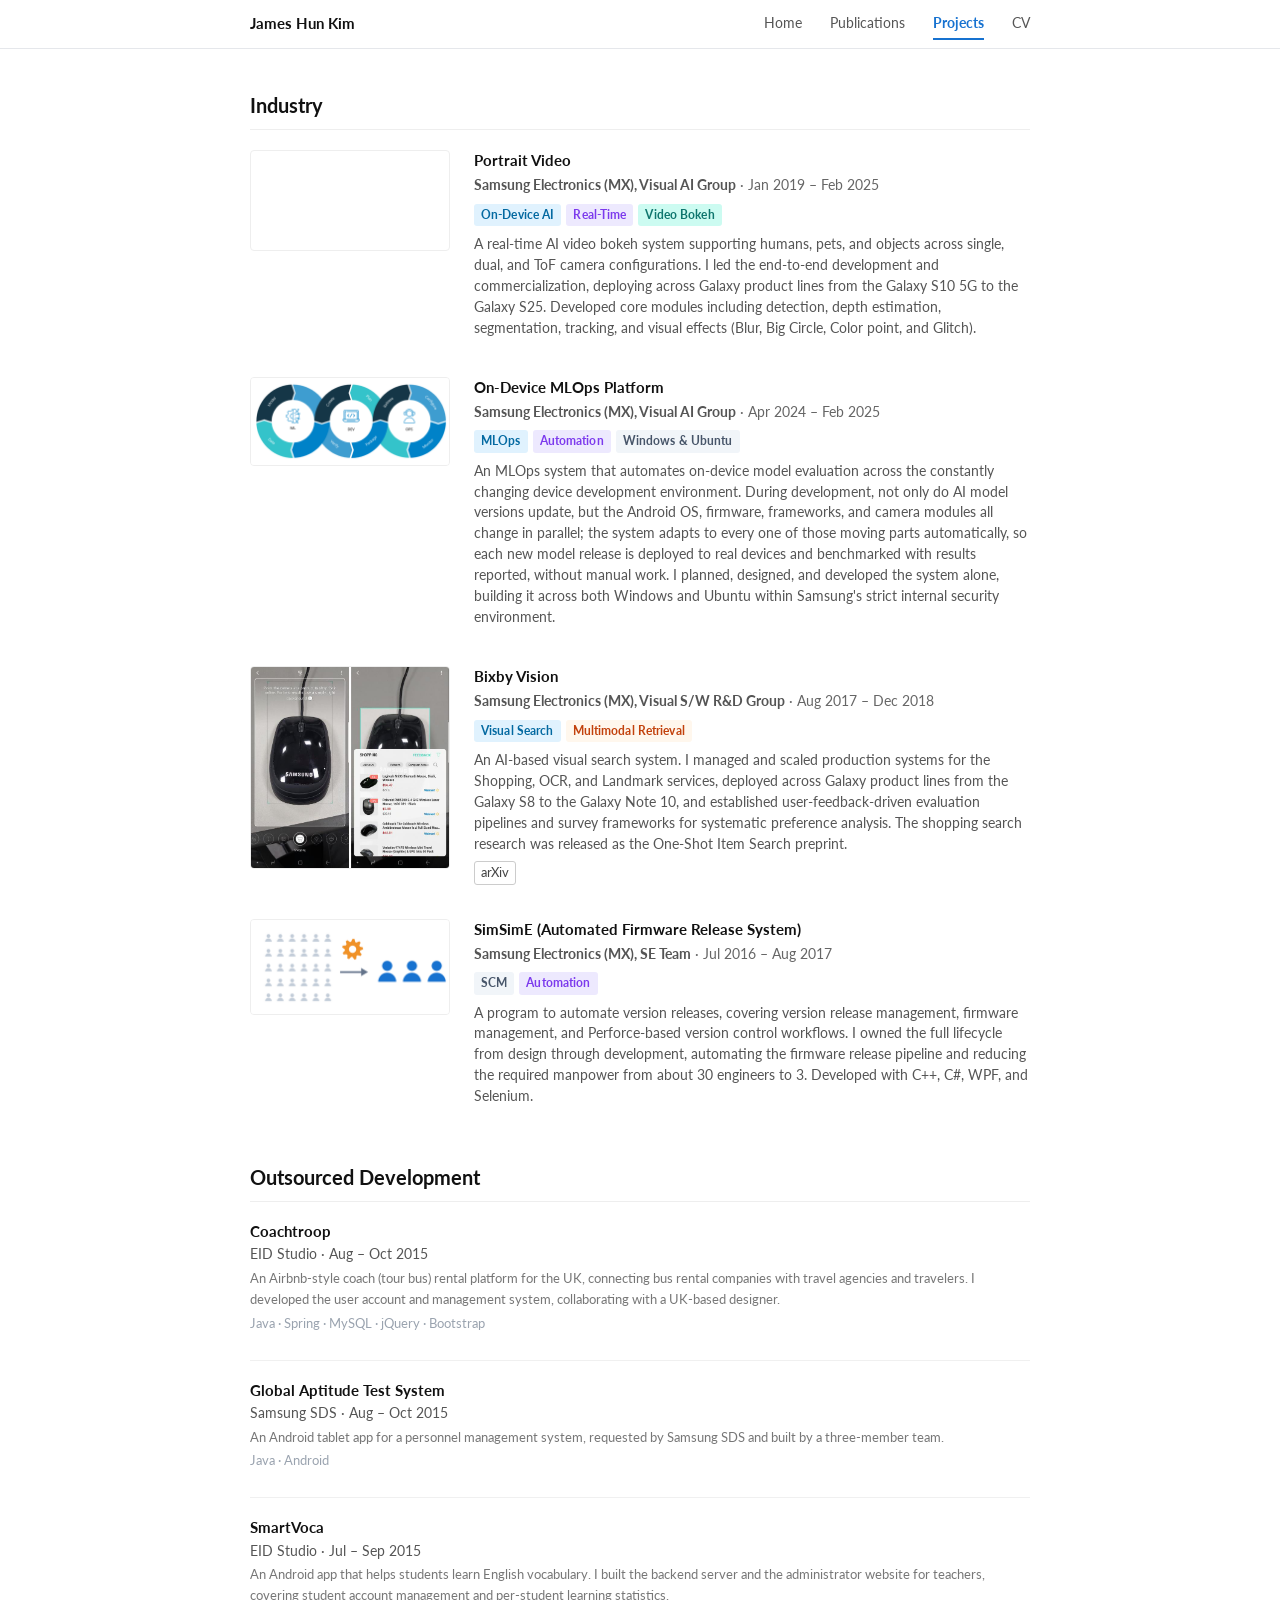
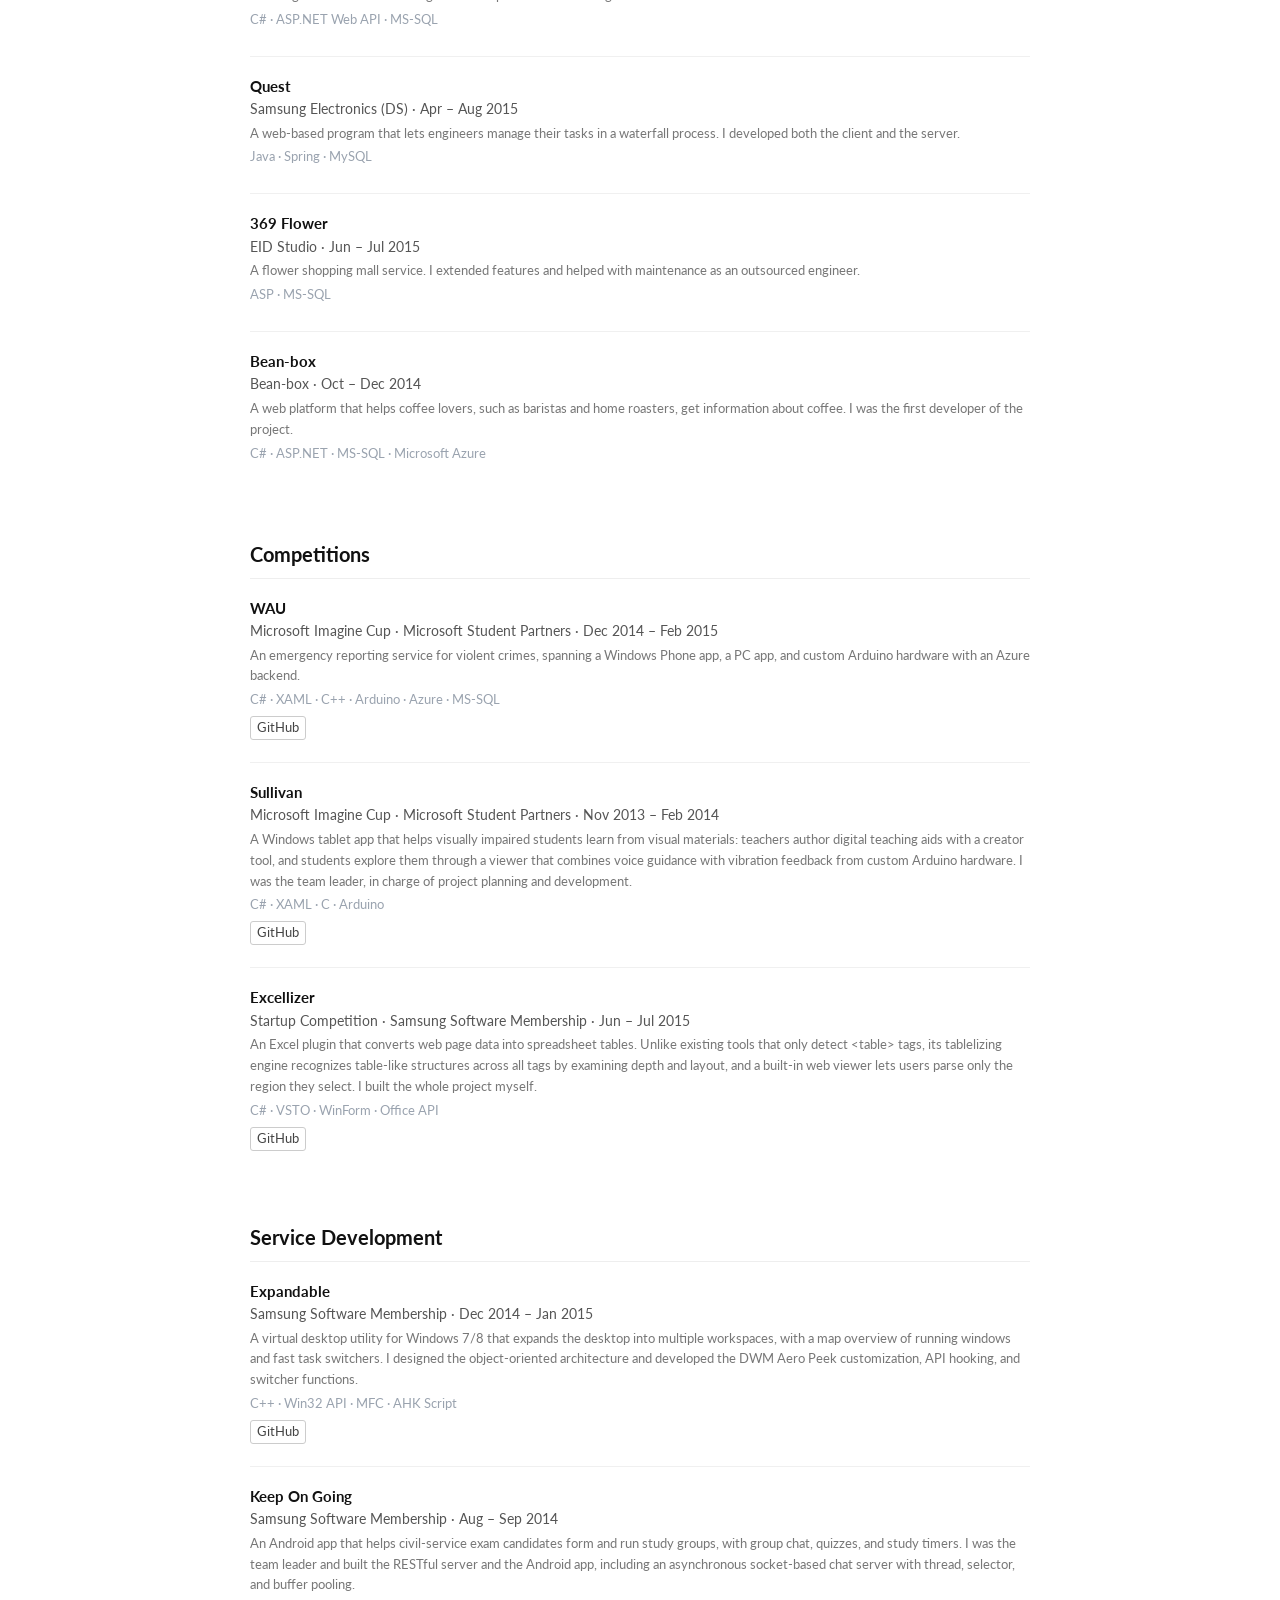
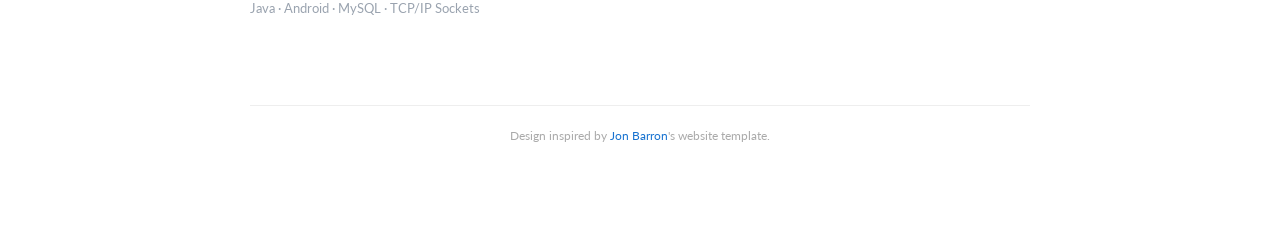
==== commit 50eef8eb: "Remove video poster to avoid placeholder flash Co-Authored-By: Claude Fable 5 <noreply@anthropic.com" ====
--- a/projects.html
+++ b/projects.html
@@ -30,7 +30,7 @@
 
     <div class="pub">
       <div class="pub-thumb">
-        <video src="files/proj/portraitvideo.mp4" poster="files/proj/portrait_video.png" autoplay muted loop playsinline></video>
+        <video src="files/proj/portraitvideo.mp4" preload="auto" autoplay muted loop playsinline></video>
       </div>
       <div class="pub-body">
         <p class="pub-title">Portrait Video</p>
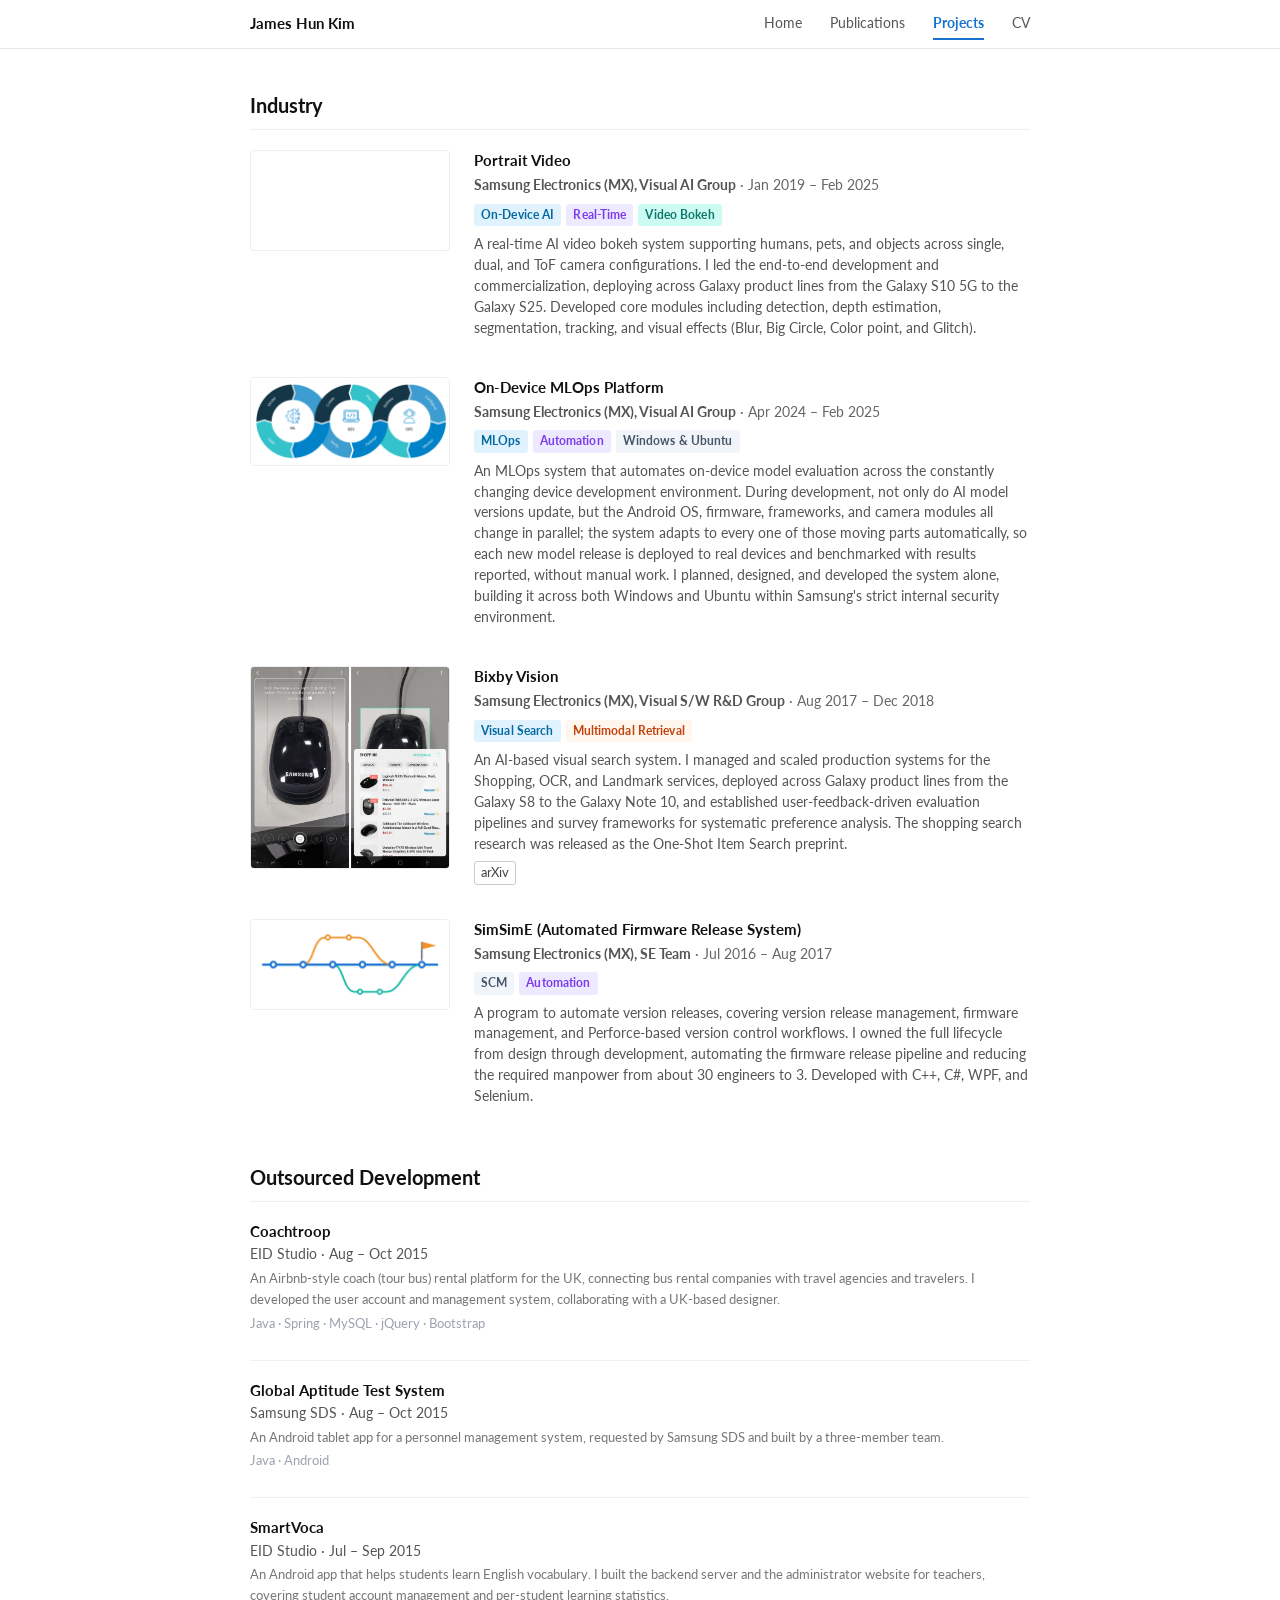
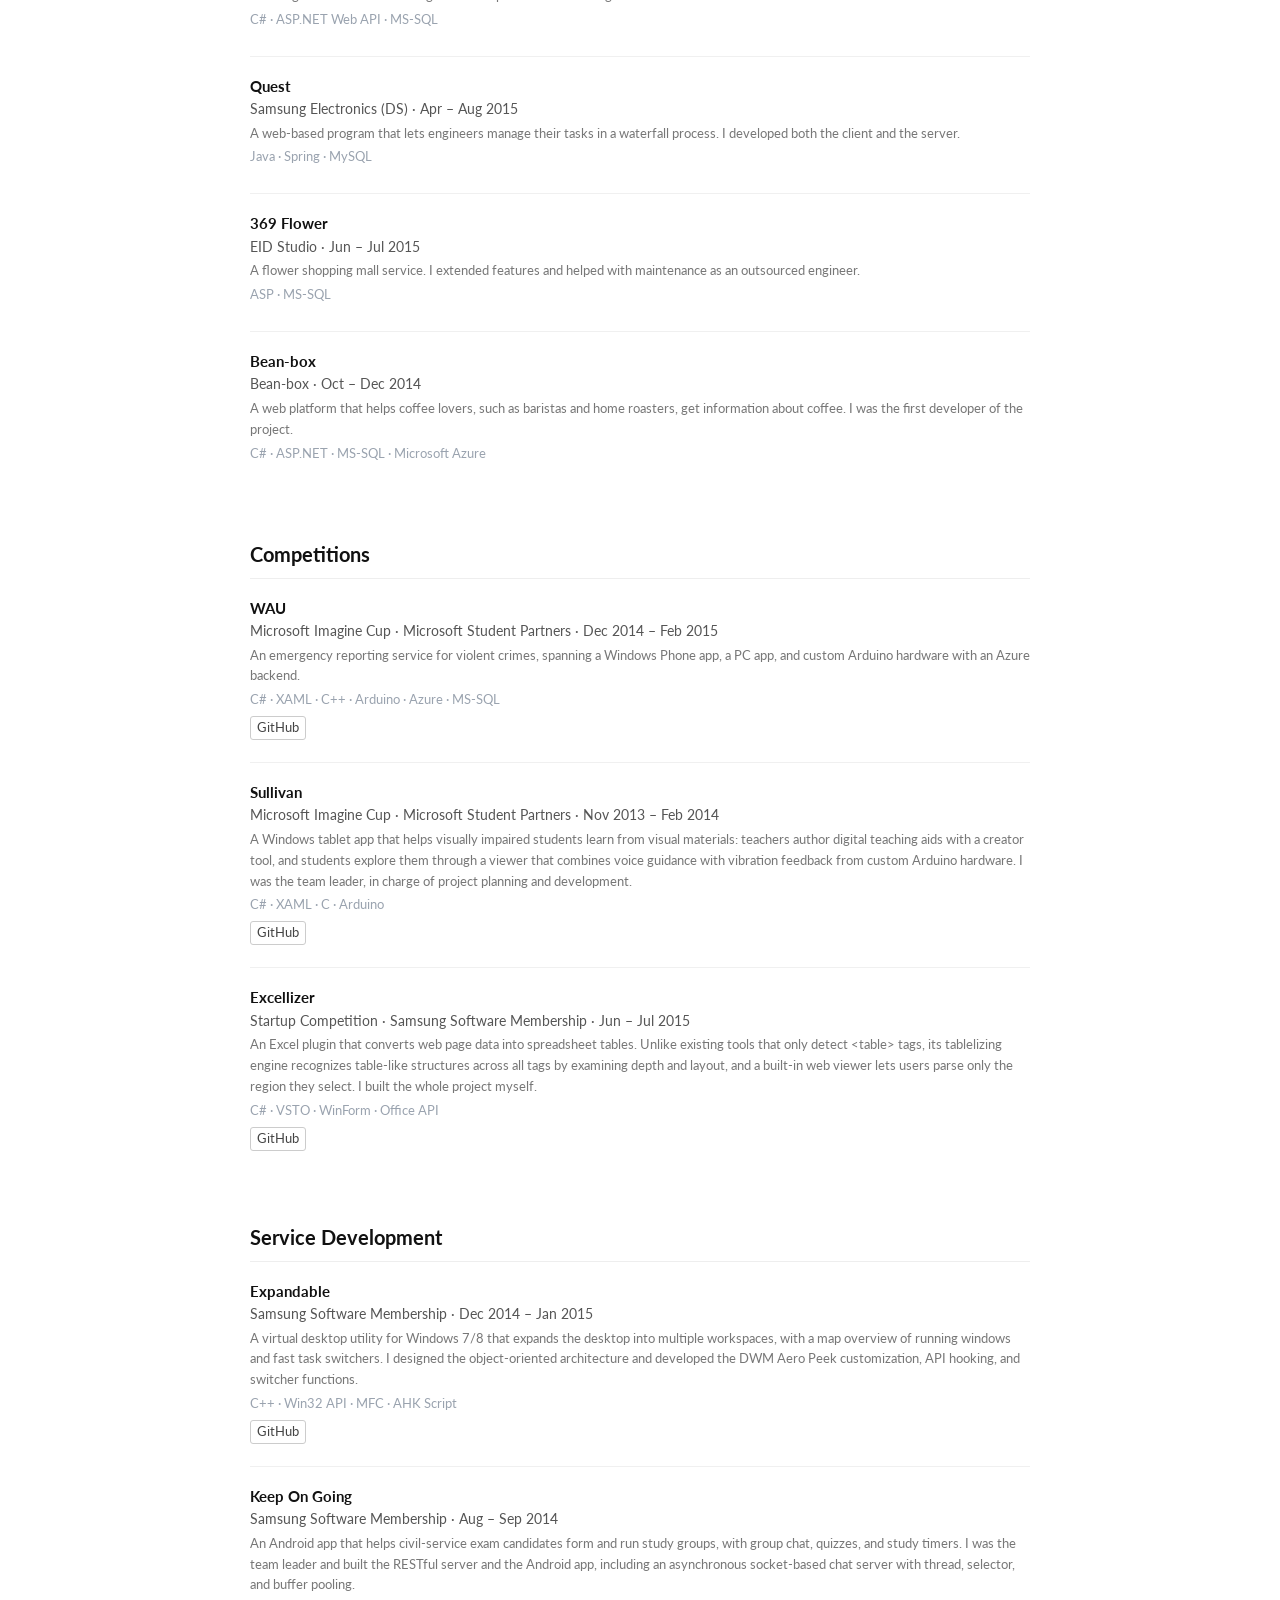
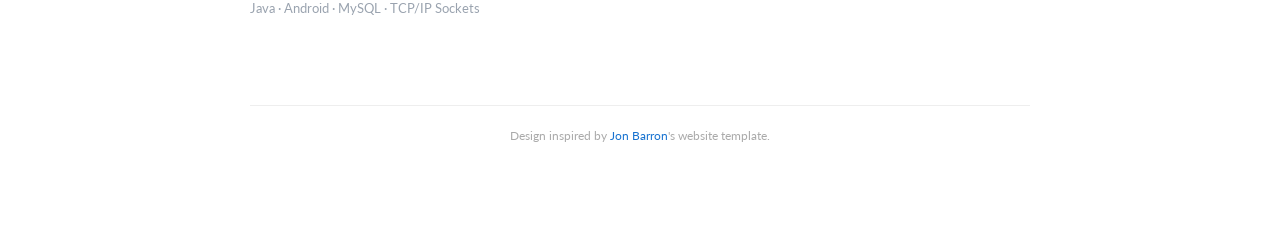
==== commit 023f6a3d: "SimSimE thumbnail: SCM branch graph Co-Authored-By: Claude Fable 5 <noreply@anthropic.com>" ====
--- a/projects.html
+++ b/projects.html
@@ -106,7 +106,7 @@
 
     <div class="pub">
       <div class="pub-thumb">
-        <img src="files/proj/release.png" alt="SimSimE automated firmware release pipeline diagram">
+        <img src="files/proj/release.png" alt="SimSimE version control branch and release diagram">
       </div>
       <div class="pub-body">
         <p class="pub-title">SimSimE (Automated Firmware Release System)</p>
